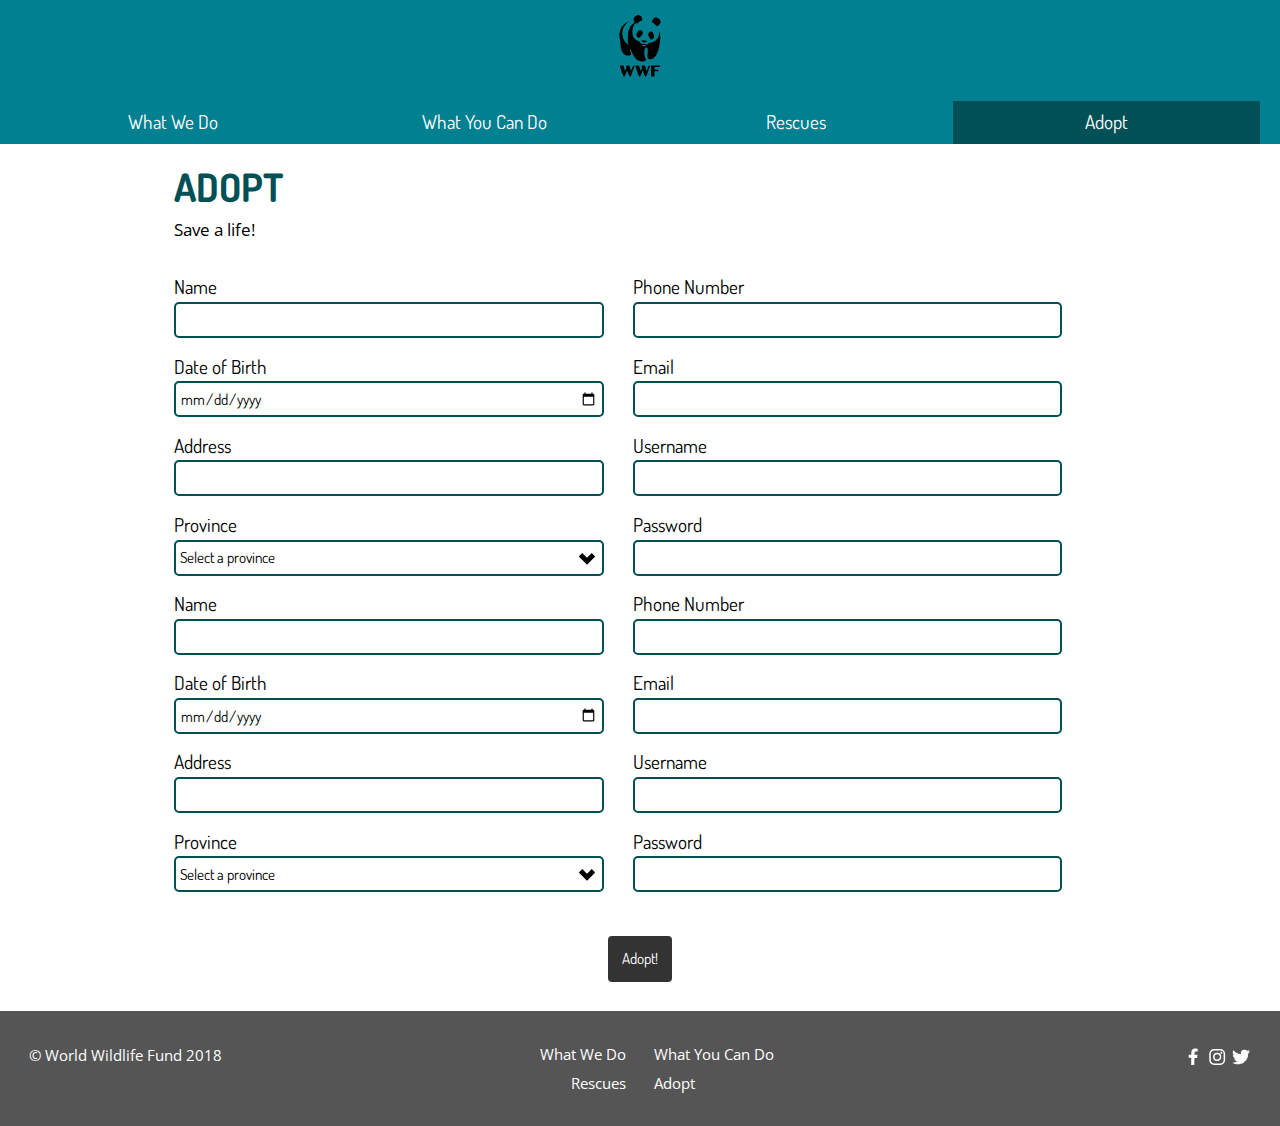
==== adopt.html @ 2cfa454d "Fix the page names" ====
<!DOCTYPE html>
<html lang="en-ca">
<head>
  <meta charset="utf-8">
  <title>Adopt</title>
  <meta name="viewport" content="width=device-width,initial-scale=1">
  <meta name="handheldfriendly" content="true">
  <meta name="mobileoptimized" content="240">
  <link href="css/modules.css" rel="stylesheet">
  <link href="css/grid.css" rel="stylesheet">
  <link href="css/type.css" rel="stylesheet">
  <link href="css/main.css" rel="stylesheet">
  <link href="https://fonts.googleapis.com/css?family=Dosis:700|Open+Sans" rel="stylesheet">
</head>
<body>

  <header>
    <div class="push-1-2 pad-t-1-2 text-center">
      <a href="index.html">
        <img class="i-64" src="images/wwf-logo.svg" alt="">
      </a>
    </div>
    <div>
      <nav>
        <ul class="list-group text-center push-0">
          <li><a class="pad-t-1-4 pad-b-1-4" href="index.html">What We Do</a></li>
          <li><a class="pad-t-1-4 pad-b-1-4" href="#">What You Can Do</a></li>
          <li><a class="pad-t-1-4 pad-b-1-4" href="rescues.html">Rescues</a></li>
          <li><a class="active pad-t-1-4 pad-b-1-4" href="adopt.html">Adopt</a></li>
        </ul>
      </nav>
    </div>
  </header>

  <main>
    <section class="central-2">
      <div class="gutter-1-2 pad-t-1-2">
        <h2 class="text-upper zetta push-0 caption">Adopt</h2>
        <p class="milli push-0">Save a life!</p>
      </div>
      <form method="POST" action="https://formspree.io/scha0209@algonquinlive.com">
        <fieldset class="island-1-2 spacegrid">
          <div class="grid">
            <div class=" unit [ xs-1 s-1 m-1-2 ]">
              <div class="pad-t-1-2">
                <label for="name">Name</label>
                <input class="micro" id="name" name="name">
              </div>
              <div class="pad-t-1-2">
                <label for="dob">Date of Birth</label>
                <input class="micro" id="dob" name="dob" type="date">
              </div>
              <div class="pad-t-1-2">
                <label for="address">Address</label>
                <input class="micro" id="address" name="address">
              </div>
              <div class="pad-t-1-2">
                <label for="province">Province</label>
                <select class="micro" id="province" name="province">
                  <option value="">Select a province</option>
                  <option>Alberta</option>
                  <option>British Columbia</option>
                  <option>Manitoba</option>
                  <option>New Brunswick</option>
                  <option>Newfoundland &amp; Labrador</option>
                  <option>Northwest Territories</option>
                  <option>Nova Scotia</option>
                  <option>Nunavut</option>
                  <option>Ontario</option>
                  <option>Prince Edward Island</option>
                  <option>Québec</option>
                  <option>Saskatchewan</option>
                  <option>Yukon</option>
                </select>
              </div>
              <div class="pad-t-1-2">
                <label for="name">Name</label>
                <input class="micro" id="name" name="name">
              </div>
              <div class="pad-t-1-2">
                <label for="dob">Date of Birth</label>
                <input class="micro" id="dob" name="dob" type="date">
              </div>
              <div class="pad-t-1-2">
                <label for="address">Address</label>
                <input class="micro" id="address" name="address">
              </div>
              <div class="pad-t-1-2">
                <label for="province">Province</label>
                <select class="micro" id="province" name="province">
                  <option value="">Select a province</option>
                  <option>Alberta</option>
                  <option>British Columbia</option>
                  <option>Manitoba</option>
                  <option>New Brunswick</option>
                  <option>Newfoundland &amp; Labrador</option>
                  <option>Northwest Territories</option>
                  <option>Nova Scotia</option>
                  <option>Nunavut</option>
                  <option>Ontario</option>
                  <option>Prince Edward Island</option>
                  <option>Québec</option>
                  <option>Saskatchewan</option>
                  <option>Yukon</option>
                </select>
              </div>
            </div>
            <div class=" unit [ xs-1 s-1 m-1-2 ]">
              <div class="pad-t-1-2">
                <label for="phone">Phone Number</label>
                <input class="micro" id="phone" name="phone" type="tel">
              </div>
              <div class="pad-t-1-2">
                <label for="email">Email</label>
                <input class="micro" id="email" name="email" type="email">
              </div>
              <div class="pad-t-1-2">
                <label for="username-2">Username</label>
                <input class="micro" id="username-2" name="username-2">
              </div>
              <div class="pad-t-1-2">
                <label for="password-2">Password</label>
                <input class="micro" id="password-2" name="password-2" type="password">
              </div>
              <div class="pad-t-1-2">
                <label for="phone">Phone Number</label>
                <input class="micro" id="phone" name="phone" type="tel">
              </div>
              <div class="pad-t-1-2">
                <label for="email">Email</label>
                <input class="micro" id="email" name="email" type="email">
              </div>
              <div class="pad-t-1-2">
                <label for="username-2">Username</label>
                <input class="micro" id="username-2" name="username-2">
              </div>
              <div class="pad-t-1-2">
                <label for="password-2">Password</label>
                <input class="micro" id="password-2" name="password-2" type="password">
              </div>
            </div>
          </div>
        </fieldset>
      </form>
      <div>
        <div class="push text-center">
          <button class="btn micro" type="submit">Adopt!</button>
        </div>
      </div>
    </section>
  </main>

  <footer class="island grid">
    <div class="unit xs-1 s-1 m-1-4">
      <p class="push-0"><small class="micro text-left">© World Wildlife Fund 2018</small></p>
    </div>
    <div class="unit xs-1 s-1 m-1-4 text-right">
      <ul class="list-group push-0 gutter-1-2">
        <li class="micro"><a href="index.html">What We Do</a></li>
        <li class="micro"><a href="rescues.html">Rescues</a></li>
      </ul>
    </div>
    <div class="unit xs-1 s-1 m-1-4 text-left">
      <ul class="list-group push-0 gutter-1-2">
        <li class="micro"><a href="#">What You Can Do</a></li>
        <li class="micro"><a href="adopt.html">Adopt</a></li>
      </ul>
    </div>
    <div class="unit xs-1 s-1 m-1-4">
      <ol class="list-group-inline push-0 text-right">
        <li>
          <i class="icon i-20">
            <a href="https://www.facebook.com/">
              <img class="social social-fb valign-middle" src="images/facebook-logo.svg" alt="facebook">
            </a>
          </i>
        </li>
        <li>
          <i class="icon i-20">
            <a href="https://instagram.com/">
              <img class="social valign-middle" src="images/instagram-logo.svg" alt="instagram">
            </a>
          </i>
        </li>
        <li>
          <i class="icon i-20">
            <a href="https://www.twitter.com/">
              <img class="social valign-middle" src="images/twitter-logo.svg" alt="twitter">
            </a>
          </i>
        </li>
      </ol>
    </div>
  </footer>

</body>
</html>
---- css/modules.css ----
/*
 * Modulifier || Code released under the UNLICENSE
 * Code under other copyrights & licenses listed below.
 * https://modulifier.web-dev.tools/#responsive;images;list-group;embed;media-object;icons;hidden;positioning;nice-lists;forms;buttons;accessibility;print
 */

@-moz-viewport { width: device-width; scale: 1; }
@-ms-viewport { width: device-width; scale: 1; }
@-o-viewport { width: device-width; scale: 1; }
@-webkit-viewport { width: device-width; scale: 1; }
@viewport { width: device-width; scale: 1; }

html {
  box-sizing: border-box;
  -moz-text-size-adjust: 100%;
  -ms-text-size-adjust: 100%;
  -webkit-text-size-adjust: 100%;
  text-size-adjust: 100%;
}

*, *::before, *::after {
  box-sizing: inherit;
}

body {
  margin: 0;
}

article,
aside,
details,
figcaption,
figure,
footer,
header,
main,
menu,
nav,
section,
summary {
  display: block;
}

audio,
canvas,
progress,
video {
  display: inline-block;
  vertical-align: baseline;
}

template {
  display: none;
}

details {
  cursor: pointer;
}

audio:not([controls]) {
  display: none;
  height: 0;
}

a,
area,
button,
input,
label,
select,
textarea,
[tabindex] {
  -ms-touch-action: manipulation;
  touch-action: manipulation;
}

img {
  border: 0;
}

.img-flex,
.img-flex img {
  display: block;
  width: 100%;
}

svg {
  fill: currentColor;
}

svg:not(:root) {
  overflow: hidden;
}

svg.img-flex {
  width: 100%;
  height: 100%;
}

.image-replacement, .ir {
  overflow: hidden;
  direction: ltr;
  text-align: left;
  text-indent: 100%;
  white-space: nowrap;
}

.list-group, .list-group-inline, .list-group--inline {
  padding-left: 0;
  list-style-type: none;
}

.list-group > dd {
  margin-left: 0;
}

.list-group-inline::before,
.list-group-inline::after,
.list-group--inline::before,
.list-group--inline::after {
  content: "";
  display: table;
}

.list-group-inline::after,
.list-group--inline::after {
  clear: both;
}

.list-group-inline > li,
.list-group--inline > li {
  display: inline-block;
}

.list-group-inline > dt,
.list-group--inline > dt {
  clear: left;
  float: left;
  width: 11em;
}

.list-group-inline > dd,
.list-group--inline > dd {
  float: left;
  min-width: 12em;
}

.embed {
  margin-left: 0;
  margin-right: 0;
  overflow: hidden;
  position: relative;
  width: 100%;
}

.embed-1by1, .embed--1by1 {
  padding-top: 100%; /* Square */
}

.embed-4by3, .embed--4by3 {
  padding-top: 75%; /* Traditional TV/computer screens */
}

.embed-iso216, .embed--iso216 {
  padding-top: 70.92%; /* A-standard paper sizes */
}

.embed-3by2, .embed--3by2 {
  padding-top: 66.6%; /* Classic 35 mm film & most digital photos, landscape */
}

.embed-2by3, .embed--2by3 {
  padding-top: 150%; /* Classic 35 mm film & most digital photos, portrait */
}

.embed-golden, .embed--golden {
  padding-top: 61.8%; /* The Golden Ratio */
}

.embed-16by9, .embed--16by9 {
  padding-top: 56.25%; /* HD TV */
}

.embed-185by100, .embed--185by100 {
  padding-top: 54.05%; /* Common widescreen cinema */
}

.embed-24by10, .embed--24by10 {
  padding-top: 41.667%; /* Widescreen cinema: 2.4:1 */
}

.embed-3by1, .embed--3by1 {
  padding-top: 33.3333%; /* Panorama photos */
}

.embed-4by1, .embed--4by1 {
  padding-top: 25%; /* Polyvision */
}

.embed-5by1, .embed--5by1 {
  padding-top: 20%; /* Really wide... */
}

.embed-item, .embed__item {
  min-height: 100%;
  left: 0;
  position: absolute;
  top: 0;
  width: 100%;
}

.media {
  overflow: hidden;
}

.media-img, .media__img {
  float: left;
}

.media-img-reversed, .media__img--reversed {
  float: right;
}

.media-img-stacked, .media__img--stacked {
  float: none;
}

.media-body, .media__body {
  overflow: hidden;
  min-width: 12em; /* Slightly less than 200px, responsiveness built in */
}

.icon {
  display: inline-block;
  position: relative;
  background: transparent none no-repeat center center;
  background-size: contain;
  vertical-align: middle;
}

.i-16, .i--16 {
  height: 16px;
  width: 16px;
}

.i-18, .i--18 {
  height: 18px;
  width: 18px;
}

.i-20, .i--20 {
  height: 20px;
  width: 20px;
}

.i-24, .i--24 {
  height: 24px;
  width: 24px;
}

.i-32, .i--32 {
  height: 32px;
  width: 32px;
}

.i-48, .i--48 {
  height: 48px;
  width: 48px;
}

.i-64, .i--64 {
  height: 64px;
  width: 64px;
}

.i-96, .i--96 {
  height: 96px;
  width: 96px;
}

.i-128, .i--128 {
  height: 128px;
  width: 128px;
}

.i-192, .i--192 {
  height: 192px;
  width: 192px;
}

.i-256, .i--256 {
  height: 256px;
  width: 256px;
}

.icon img,
.icon svg {
  left: 0;
  height: 100%;
  position: absolute;
  top: 0;
  width: 100%;
  fill: currentColor;
}

.icon-label {
  vertical-align: middle;
}

.icon-link,
.icon-link:focus,
.icon-link:hover {
  text-decoration: none;
}

[hidden], .hidden {
  /* stylelint-disable declaration-no-important */
  display: none !important;
  visibility: hidden !important;
  /* stylelint-enable */
}

.visually-hidden {
  height: 1px;
  margin: -1px;
  overflow: hidden;
  padding: 0;
  position: absolute;
  width: 1px;
  border: 0;
  clip: rect(0 0 0 0);
  clip-path: inset(50%);
}

.visually-hidden.focusable:active, .visually-hidden.focusable:focus {
  height: auto;
  margin: 0;
  overflow: visible;
  position: static;
  width: auto;
  clip: auto;
  clip-path: none;
}

.invisible {
  visibility: hidden;
}

.chop,
.crop {
  overflow: hidden;
}

.truncate {
  max-width: 100%;
  overflow: hidden;
  width: 100%;
  text-overflow: ellipsis;
  white-space: nowrap;
}

.scrollable {
  max-width: 100%;
  overflow-x: auto;
  overflow-y: hidden;
  -webkit-overflow-scrolling: touch;
}

.clearfix::after {
  content: " ";
  display: block;
  clear: both;
}

.left {
  float: left;
}

.right {
  float: right;
}

.center-text,
.center-flow {
  text-align: center;
}

.center-block {
  margin-left: auto;
  margin-right: auto;
}

.no-auto-margins,
.not-centered {
  /* stylelint-disable declaration-no-important */
  margin-left: 0 !important;
  margin-right: 0 !important;
  /* stylelint-enable */
}

.center-content,
.center-content-vertical,
.center-contents,
.center-contents-vertical {
  display: -webkit-flex;
  display: -ms-flexbox;
  display: flex;
  -webkit-justify-content: center;
  -ms-flex-pack: center;
  justify-content: center;
  -webkit-align-items: center;
  -ms-flex-align: center;
  align-items: center;
  -webkit-align-content: center;
  -ms-flex-line-pack: center;
  align-content: center;
  -webkit-flex-direction: column wrap;
  -ms-flex-direction: column wrap;
  flex-flow: column wrap;
}

.center-content-start,
.center-content-vertical-start,
.center-contents-start,
.center-contents-vertical-start {
  display: -webkit-flex;
  display: -ms-flexbox;
  display: flex;
  -webkit-justify-content: center;
  -ms-flex-pack: center;
  justify-content: center;
  -webkit-flex-direction: column wrap;
  -ms-flex-direction: column wrap;
  flex-flow: column wrap;
}

.center-content-horizontal,
.center-contents-horizontal {
  display: -webkit-flex;
  display: -ms-flexbox;
  display: flex;
  -webkit-justify-content: center;
  -ms-flex-pack: center;
  justify-content: center;
  -webkit-align-items: center;
  -ms-flex-align: center;
  align-items: center;
  -webkit-align-content: center;
  -ms-flex-line-pack: center;
  align-content: center;
  -webkit-flex-direction: row wrap;
  -ms-flex-direction: row wrap;
  flex-flow: row wrap;
}

.inline {
  display: inline;
}

.block {
  display: block;
}

.inline-block, .ib {
  display: inline-block;
}

.valign-top {
  vertical-align: top;
}

.valign-bottom {
  vertical-align: bottom;
}

.valign-middle {
  vertical-align: middle;
}

.fixed {
  position: fixed;
}

.relative {
  position: relative;
}

[class*="pin-"],
.absolute {
  position: absolute;
}

.static {
  position: static;
}

.zindex-1 {
  z-index: 1;
}

.zindex-2 {
  z-index: 2;
}

.zindex-3 {
  z-index: 3;
}

.zindex-1000 {
  z-index: 1000;
}

.pin-top-left,
.pin-left-top,
.pin-tl,
.pin-lt {
  top: 0;
  left: 0;
}

.pin-top-right,
.pin-right-top,
.pin-tr,
.pin-rt {
  top: 0;
  right: 0;
}

.pin-bottom-left,
.pin-left-bottom,
.pin-bl,
.pin-lb {
  bottom: 0;
  left: 0;
}

.pin-bottom-right,
.pin-right-bottom,
.pin-br,
.pin-rb {
  bottom: 0;
  right: 0;
}

.pin-top-center,
.pin-center-top,
.pin-tc,
.pin-ct {
  left: 50%;
  top: 0;
  transform: translateX(-50%);
}

.pin-bottom-center,
.pin-center-bottom,
.pin-bc,
.pin-cb {
  bottom: 0;
  left: 50%;
  transform: translateX(-50%);
}

.pin-center-left,
.pin-left-center,
.pin-cl,
.pin-lc {
  left: 0;
  top: 50%;
  transform: translateY(-50%);
}

.pin-center-right,
.pin-right-center,
.pin-cr,
.pin-rc {
  right: 0;
  top: 50%;
  transform: translateY(-50%);
}

.pin-center, .pin-c {
  left: 50%;
  top: 50%;
  transform: translate(-50%, -50%);
}

.width-quarter, .w-1-4 {
  width: 25%;
}

.width-half, .w-1-2 {
  width: 50%;
}

.width-full, .w-1 {
  width: 100%;
}

.height-quarter, .h-1-4 {
  height: 25%;
}

.height-half, .h-1-2 {
  height: 50%;
}

.height-full, .h-1 {
  height: 100%;
}

.height-win-quarter, .h-w-1-4 {
  height: 25vh;
  max-height: 46em;
}

.height-win-half, .h-w-1-2 {
  height: 50vh;
  max-height: 46em;
}

.height-win-full, .h-w-1 {
  height: 100vh;
  max-height: 46em;
}

ul {
  list-style-type: none;
}

ul > li::before {
  content: "·";
  float: left;
  margin-left: -1.6em;
  width: 1.3em;
  text-align: right;
}

ol {
  counter-reset: ol-simple-numbers;
  list-style-type: none;
}

ol > li::before {
  float: left;
  margin-left: -1.6em;
  width: 1.3em;
  counter-increment: ol-simple-numbers;
  content: counter(ol-simple-numbers);
  text-align: right;
}

.list-group > li::before,
.list-group-inline > li::before,
.list-group--inline > li::before {
  content: none;
}

/* stylelint-disable no-descending-specificity */

/*
 * (c) Nicolas Gallagher and Jonathan Neal of Normalize.css || MIT License
 *     https://necolas.github.io/normalize.css/
 */

button,
input,
optgroup,
select,
textarea {
  color: inherit;
  font: inherit;
  margin: 0;
}

button,
input {
  overflow: visible;
}

button,
select {
  text-transform: none;
}

button,
html [type="button"],
[type="reset"],
[type="submit"] {
  -webkit-appearance: button;
  cursor: pointer;
}

button[disabled],
html input[disabled] {
  cursor: default;
}

button::-moz-focus-inner,
input::-moz-focus-inner {
  border: 0;
  padding: 0;
}

[type="checkbox"],
[type="radio"] {
  opacity: 0;
  position: absolute;
  height: 1px;
  width: 1px;
}

[type="number"]::-webkit-inner-spin-button,
[type="number"]::-webkit-outer-spin-button {
  height: auto;
}

[type="search"]::-webkit-search-cancel-button,
[type="search"]::-webkit-search-decoration {
  -webkit-appearance: none;
}

fieldset {
  padding-left: 0;
  padding-right: 0;

  border: 0;
  border-top: 2px solid #666;
}

legend {
  color: inherit;
  display: table;
  max-width: 100%;
  padding: 0 .3em 0 0;
  white-space: normal;

  border: 0;

  font-weight: bold;
}

optgroup {
  font-weight: bold;
}

::-webkit-input-placeholder {
  color: inherit;
  opacity: .54;
}

::-webkit-file-upload-button {
  -webkit-appearance: button;
  font: inherit;
}

/* End Normalize.css code */

label,
.label-block {
  display: block;
  cursor: pointer;
}

[type="checkbox"] + label,
[type="radio"] + label,
.label-inline {
  display: inline-block;
}

input:not([type]),
[type="text"],
[type="number"],
[type="search"],
[type="url"],
[type="email"],
[type="password"],
[type="tel"],
[type="datetime-local"],
[type="month"],
[type="week"],
[type="date"],
[type="time"],
[type="range"],
select,
textarea {
  -moz-appearance: none;
  -webkit-appearance: none;
  appearance: none;
}

input,
textarea {
  display: block;
  width: 100%;

  background-color: #fff;
  border: 2px solid #666;
  border-radius: 0;

  vertical-align: middle;
}

label {
  vertical-align: middle;
}

textarea {
  max-width: 100%;
  min-height: 4em;
  overflow: auto;
}

[type="color"] {
  display: inline-block;
  width: 2em;
}

select {
  display: block;
  width: 100%;

  background-image: url("data:image/svg+xml,%3Csvg xmlns='http://www.w3.org/2000/svg' width='256' height='256' viewBox='0 0 256 256'%3E%3Cpath fill='none' stroke='%23000' stroke-miterlimit='10' stroke-width='70' d='M36.3 82.1l91.9 91.8 91.5-91.8'/%3E%3C/svg%3E");
  background-repeat: no-repeat;
  background-position: calc(100% - .4em) center;
  background-size: 18px auto;
  background-color: #fff;
  border: 2px solid #666;
  border-radius: 0;
}

[type="checkbox"] + label::before {
  content: " ";
  display: inline-block;
  height: 1.8em;
  margin-right: .3em;
  position: relative;
  vertical-align: middle;
  top: -.1em;
  width: 1.8em;

  background-color: #fff;
  background-size: cover;
  border: 2px solid #666;

  line-height: inherit;
}

[type="checkbox"]:checked + label::before {
  background-image: url("data:image/svg+xml,%3Csvg xmlns='http://www.w3.org/2000/svg' width='256' height='256' viewBox='0 0 256 256'%3E%3Cpath fill='none' stroke='%23000' stroke-miterlimit='10' stroke-width='50' d='M49.9 130.1l50.8 50.7L206.1 75.2'/%3E%3C/svg%3E");
}

[type="checkbox"]:focus + label::before {
  outline: 3px solid #000;
  z-index: 1000;
}

[type="radio"] + label::before {
  content: " ";
  display: inline-block;
  height: 1.8em;
  margin-right: .3em;
  position: relative;
  vertical-align: middle;
  top: -.1em;
  width: 1.8em;

  background-color: #fff;
  background-size: cover;
  border: 2px solid #666;
  border-radius: 50%;

  line-height: inherit;
}

[type="radio"]:checked + label::before {
  background-image: url("data:image/svg+xml,%3Csvg xmlns='http://www.w3.org/2000/svg' width='256' height='256' viewBox='0 0 256 256'%3E%3Ccircle cx='128' cy='128' r='70.4'/%3E%3C/svg%3E");
}

[type="radio"]:focus + label::before,
[type="radio"] + label:focus::before {
  box-shadow: 0 0 0 3px #000;
  z-index: 1000;
}

[type="range"] {
  border: 0;
  background-color: #fff;
}

[type="range"]::-webkit-slider-runnable-track {
  height: 6px;

  -webkit-appearance: none;
  appearance: none;
  background-color: #ccc;
  border: 0;
  border-radius: 3px;
}

[type="range"]:active::-webkit-slider-runnable-track {
  background-color: #ccc;
}

[type="range"]::-moz-range-track {
  height: 6px;

  -moz-appearance: none;
  appearance: none;
  background-color: #ccc;
  border: 0;
  border-radius: 3px;
}

[type="range"]:active::-moz-range-track {
  background-color: #ccc;
}

[type="range"]::-ms-track {
  height: 6px;

  -ms-appearance: none;
  appearance: none;
  background-color: #ccc;
  border: 0;
  border-radius: 3px;
}

[type="range"]:active::-ms-track {
  background-color: #ccc;
}

[type="range"]::-webkit-slider-thumb {
  margin-top: -4px;
  height: 16px;
  width: 16px;

  -webkit-appearance: none;
  appearance: none;
  background-color: #000;
  border: none;
  border-radius: 50%;
}

[type="range"]:hover::-webkit-slider-thumb {
  background-color: #000;
}

[type="range"]:active::-webkit-slider-thumb {
  background-color: #000;
}

[type="range"]::-moz-range-thumb {
  margin-top: -4px;
  height: 16px;
  width: 16px;

  -webkit-appearance: none;
  appearance: none;
  background-color: #000;
  border: none;
  border-radius: 50%;
}

[type="range"]:hover::-moz-range-thumb {
  background-color: #000;
}

[type="range"]:active::-moz-range-thumb {
  background-color: #000;
}

[type="range"]::-ms-thumb {
  margin-top: -4px;
  height: 16px;
  width: 16px;

  -webkit-appearance: none;
  appearance: none;
  background-color: #000;
  border: none;
  border-radius: 50%;
}

[type="range"]:hover::-ms-thumb {
  background-color: #000;
}

[type="range"]:active::-ms-thumb {
  background-color: #000;
}

[type="checkbox"].hide-custom-input + label::before,
[type="checkbox"] + .hide-custom-input::before,
[type="radio"].hide-custom-input + label::before,
[type="radio"] + .hide-custom-input::before {
  content: none;
  display: none;
}

/* stylelint-enable */

.link-box {
  display: block;
  text-decoration: none;
}

/* stylelint-disable no-descending-specificity */

button,
.btn {
  cursor: pointer;
  display: inline-block;
  margin: 0;
  overflow: visible;
  padding: .375em .75em .42em;
  -webkit-appearance: none;
  -moz-appearance: none;
  appearance: none;
  background-color: #333;
  border-radius: 4px;
  border: 3px solid #333;
  color: #fff;
  font: inherit;
  text-decoration: none;
  text-transform: none;
}

button::-moz-focus-inner {
  border: 0;
  padding: 0;
}

/* stylelint-enable */

button:focus,
button:hover,
.btn:focus,
.btn:hover {
  background-color: #000;
  border-color: #000;
  color: #fff;
}

button[disabled] {
  cursor: default;
}

.btn-light, .btn--light {
  background-color: #e2e2e2;
  border-color: #e2e2e2;
  color: #000;
}

.btn-light:focus,
.btn-light:hover,
.btn--light:focus,
.btn--light:hover {
  background-color: #666;
  border-color: #666;
  color: #fff;
}

.btn-ghost,
.btn--ghost {
  background-color: transparent;
  border-color: #333;
  color: #000;
}

.btn-ghost:focus,
.btn-ghost:hover,
.btn--ghost:focus,
.btn--ghost:hover {
  background-color: #e2e2e2;
  border-color: #000;
  color: #000;
}

.btn-link {
  display: inline;
  padding: 0;
  background-color: transparent;
  border-radius: 0;
  border: 0;
  color: inherit;
}

.btn-link:focus,
.btn-link:hover {
  background-color: transparent;
  color: inherit;
}

a:hover, a:active {
  outline: none;
}

a:focus,
[tabindex="0"]:focus,
details:focus,
summary:focus,
input:focus,
textarea:focus,
button:focus,
select:focus {
  outline: 3px solid #000;
  outline-offset: 0;
}

a:focus, [tabindex="0"]:focus {
  outline-offset: 3px;
}

.skip-links {
  margin: 0;
  padding: 0;
  list-style-type: none;
}

.skip-links > li::before {
  content: none; /* Remove the bullets if nice lists is selected */
}

.skip-links a,
.skip-links button {
  padding: .5em .75em;
  position: absolute;
  top: -10em;
  z-index: 10000; /* To make sure they're always on top */
  background-color: #000;
  border: 0;
  color: #fff;
  font-size: 1.125rem;
  font-weight: bold;
  text-decoration: none;
}

.skip-links a:focus,
.skip-links button:focus {
  outline-offset: 3px;
  top: 0;
}

[aria-busy="true"] {
  cursor: progress;
}

[aria-controls] {
  cursor: pointer;
}

[aria-disabled] {
  cursor: default;
}

.print-only {
  display: none;
  visibility: hidden;
}

.page-break-before {
  page-break-before: always;
}

.page-break-after {
  page-break-after: always;
}

.no-page-break-inside {
  page-break-inside: avoid;
}

@media print {

  /* stylelint-disable declaration-no-important */

  .no-print {
    display: none !important;
    visibility: hidden !important;
  }

  .print-only,
  .force-print {
    display: block !important;
    visibility: visible !important;
  }

  /* stylelint-enable */

  .visually-hidden.force-print {
    height: auto;
    margin: 0;
    overflow: visible;
    padding: 0;
    position: static;
    width: auto;
    border: 0;
    clip: initial;
    clip-path: none;
  }

  /*
   * (c) Fabien Sa || MIT License
   *     http://bafs.github.io/Gutenberg/
   */

  table,
  blockquote,
  pre,
  code,
  figure,
  li,
  hr,
  ul,
  ol,
  a,
  tr {
    page-break-inside: avoid;
  }

  h1, h2, h3, h4, h5, h6, p, a {
    orphans: 3;
    widows: 3;
  }

  h1,
  h2,
  h3,
  h4,
  h5,
  h6 {
    page-break-after: avoid;
    page-break-inside: avoid;
  }

  h1 + p,
  h2 + p,
  h3 + p,
  h4 + p,
  h5 + p,
  h6 + p {
    page-break-before: avoid;
  }

  img {
    page-break-after: auto;
    page-break-before: auto;
    page-break-inside: avoid;
  }

  /* stylelint-disable declaration-no-important */

  pre {
    white-space: pre-wrap !important;
    word-wrap: break-word;
  }

  /* stylelint-enable */

  /* End Gutenberg code */

  /*
   * (c) HTML5 Boilerplate || MIT License
   *     https://html5boilerplate.com/
   */

  /* stylelint-disable declaration-no-important */

  *, *::before, *::after, *::first-letter, *::first-line {
    background: none transparent !important;
    color: #000 !important;
    box-shadow: none !important;
    text-shadow: none !important;
  }

  /* stylelint-enable */

  a, a:visited {
    text-decoration: underline;
  }

  a[href]::after {
    content: " (" attr(href) ")";
  }

  abbr[title]::after {
    content: " (" attr(title) ")";
  }

  a[href^="#"]::after,
  a[href^="javascript:"]::after,
  a.no-print-href::after,
  a.href-no-print::after {
    content: "";
  }

  thead {
    display: table-header-group;
  }

  /* End HTML5 Boilerplate code */
}
---- css/grid.css ----
/*
  Gridifier || Code released under the UNLICENSE
  https://gridifier.web-dev.tools/#xs,4,0,0,0;s,4,25,0,0;m,4,38,1,1;l,4,60,1,1
*/

.grid {
  margin: 0;
  padding: 0;
  letter-spacing: -.31em;
  text-rendering: optimizeSpeed;
  display: -webkit-flex;
  display: -ms-flexbox;
  display: flex;
  -webkit-flex-flow: row wrap;
  -ms-flex-flow: row wrap;
  flex-flow: row wrap;
}

.grid-bottom {
  -webkit-align-items: flex-end;
  -ms-align-items: flex-end;
  align-items: flex-end;
}

.grid-middle {
  -webkit-align-items: center;
  -ms-align-items: center;
  align-items: center;
}

.grid-stretch {
  -webkit-align-items: stretch;
  -ms-align-items: stretch;
  align-items: stretch;
}

.opera-only :-o-prefocus,
.grid {
  word-spacing: -.43em;
}

.unit {
  letter-spacing: normal;
  text-rendering: auto;
  vertical-align: top;
  word-spacing: normal;
  display: inline-block;
  visibility: visible;
}

.grid-bottom .unit {
  vertical-align: bottom;
}

.grid-middle .unit {
  vertical-align: middle;
}

[class*="unit-push-"],
[class*="unit-pull-"] {
  position: relative;
}

.unit-content-distribute {
  display: -ms-flexbox;
  display: -webkit-flex;
  display: flex;
  -ms-flex-direction: column;
  -webkit-flex-direction: column;
  flex-direction: column;
  -ms-flex-pack: justify;
  -webkit-justify-content: space-between;
  justify-content: space-between;
}

.unit-content-center,
.unit-content-center-vertical {
  display: -webkit-flex;
  display: -ms-flexbox;
  display: flex;
  -webkit-justify-content: center;
  -ms-flex-pack: center;
  justify-content: center;
  -webkit-align-items: center;
  -ms-flex-align: center;
  align-items: center;
  -webkit-align-content: center;
  -ms-flex-line-pack: center;
  align-content: center;
  -webkit-flex-direction: column wrap;
  -ms-flex-direction: column wrap;
  flex-flow: column wrap;
}

.unit-content-center-horizontal {
  display: -webkit-flex;
  display: -ms-flexbox;
  display: flex;
  -webkit-justify-content: center;
  -ms-flex-pack: center;
  justify-content: center;
  -webkit-align-items: center;
  -ms-flex-align: center;
  align-items: center;
  -webkit-align-content: center;
  -ms-flex-line-pack: center;
  align-content: center;
  -webkit-flex-direction: row wrap;
  -ms-flex-direction: row wrap;
  flex-flow: row wrap;
}

.content-fill,
.content-stretch {
  -ms-flex-grow: 2;
  -webkit-flex-grow: 2;
  flex-grow: 2;
  max-width: 100%; /* @bugfix: IE 10, 11 */
}

.content-shrink {
  -ms-align-self: center;
  -webkit-align-self: center;
  align-self: center;
}

.unit-xs-hidden,
.xs-0 {
  display: none;
  visibility: hidden;
}

.unit-xs-centered {
  margin: 0 auto;
}

.unit-xs-1,
.xs-1 {
  display: block;
  visibility: visible;
  width: 100%;
}

.unit-xs-1-2,
.xs-1-2 {
  width: 50%;
}

.unit-xs-1-3,
.xs-1-3 {
  width: 33.3333%;
}

.unit-xs-2-3,
.xs-2-3 {
  width: 66.6667%;
}

.unit-xs-1-4,
.xs-1-4 {
  width: 25%;
}

.unit-xs-3-4,
.xs-3-4 {
  width: 75%;
}

.unit-xs-1-2,
.xs-1-2,
.unit-xs-1-3,
.xs-1-3,
.unit-xs-2-3,
.xs-2-3,
.unit-xs-1-4,
.xs-1-4,
.unit-xs-3-4,
.xs-3-4 {
  display: inline-block;
  visibility: visible;
}

.unit-xs-1-2[class*="-content-"],
.xs-1-2[class*="-content-"],
.unit-xs-1-3[class*="-content-"],
.xs-1-3[class*="-content-"],
.unit-xs-2-3[class*="-content-"],
.xs-2-3[class*="-content-"],
.unit-xs-1-4[class*="-content-"],
.xs-1-4[class*="-content-"],
.unit-xs-3-4[class*="-content-"],
.xs-3-4[class*="-content-"] {
  display: -webkit-flex;
  display: -ms-flexbox;
  display: flex;
}

.unit-xs-content-distribute,
.xs-content-distribute {
  display: -ms-flexbox;
  display: -webkit-flex;
  display: flex;
  -ms-flex-direction: column;
  -webkit-flex-direction: column;
  flex-direction: column;
  -ms-flex-pack: justify;
  -webkit-justify-content: space-between;
  justify-content: space-between;
}

.unit-xs-content-center,
.unit-xs-content-center-vertical {
  display: -webkit-flex;
  display: -ms-flexbox;
  display: flex;
  -webkit-justify-content: center;
  -ms-flex-pack: center;
  justify-content: center;
  -webkit-align-items: center;
  -ms-flex-align: center;
  align-items: center;
  -webkit-align-content: center;
  -ms-flex-line-pack: center;
  align-content: center;
  -webkit-flex-direction: column wrap;
  -ms-flex-direction: column wrap;
  flex-flow: column wrap;
}

.unit-xs-content-center-horizontal {
  display: -webkit-flex;
  display: -ms-flexbox;
  display: flex;
  -webkit-justify-content: center;
  -ms-flex-pack: center;
  justify-content: center;
  -webkit-align-items: center;
  -ms-flex-align: center;
  align-items: center;
  -webkit-align-content: center;
  -ms-flex-line-pack: center;
  align-content: center;
  -webkit-flex-direction: row wrap;
  -ms-flex-direction: row wrap;
  flex-flow: row wrap;
}

.xs-content-fill,
.xs-content-stretch {
  -ms-flex-grow: 2;
  -webkit-flex-grow: 2;
  flex-grow: 2;
  max-width: 100%; /* @bugfix: IE 10, 11 */
}

.xs-content-shrink {
  -ms-align-self: center;
  -webkit-align-self: center;
  align-self: center;
}

@media only screen and (min-width: 25em) {

  .unit-s-hidden,
  .s-0 {
    display: none;
    visibility: hidden;
  }

  .unit-s-centered {
    margin: 0 auto;
  }

  .unit-s-1,
  .s-1 {
    display: block;
    visibility: visible;
    width: 100%;
  }

  .unit-s-1-2,
  .s-1-2 {
    width: 50%;
  }

  .unit-s-1-3,
  .s-1-3 {
    width: 33.3333%;
  }

  .unit-s-2-3,
  .s-2-3 {
    width: 66.6667%;
  }

  .unit-s-1-4,
  .s-1-4 {
    width: 25%;
  }

  .unit-s-3-4,
  .s-3-4 {
    width: 75%;
  }

  .unit-s-1-2,
  .s-1-2,
  .unit-s-1-3,
  .s-1-3,
  .unit-s-2-3,
  .s-2-3,
  .unit-s-1-4,
  .s-1-4,
  .unit-s-3-4,
  .s-3-4 {
    display: inline-block;
    visibility: visible;
  }

  .unit-s-1-2[class*="-content-"],
  .s-1-2[class*="-content-"],
  .unit-s-1-3[class*="-content-"],
  .s-1-3[class*="-content-"],
  .unit-s-2-3[class*="-content-"],
  .s-2-3[class*="-content-"],
  .unit-s-1-4[class*="-content-"],
  .s-1-4[class*="-content-"],
  .unit-s-3-4[class*="-content-"],
  .s-3-4[class*="-content-"] {
    display: -webkit-flex;
    display: -ms-flexbox;
    display: flex;
  }

  .unit-s-content-distribute,
  .s-content-distribute {
    display: -ms-flexbox;
    display: -webkit-flex;
    display: flex;
    -ms-flex-direction: column;
    -webkit-flex-direction: column;
    flex-direction: column;
    -ms-flex-pack: justify;
    -webkit-justify-content: space-between;
    justify-content: space-between;
  }

  .unit-s-content-center,
  .unit-s-content-center-vertical {
    display: -webkit-flex;
    display: -ms-flexbox;
    display: flex;
    -webkit-justify-content: center;
    -ms-flex-pack: center;
    justify-content: center;
    -webkit-align-items: center;
    -ms-flex-align: center;
    align-items: center;
    -webkit-align-content: center;
    -ms-flex-line-pack: center;
    align-content: center;
    -webkit-flex-direction: column wrap;
    -ms-flex-direction: column wrap;
    flex-flow: column wrap;
  }

  .unit-s-content-center-horizontal {
    display: -webkit-flex;
    display: -ms-flexbox;
    display: flex;
    -webkit-justify-content: center;
    -ms-flex-pack: center;
    justify-content: center;
    -webkit-align-items: center;
    -ms-flex-align: center;
    align-items: center;
    -webkit-align-content: center;
    -ms-flex-line-pack: center;
    align-content: center;
    -webkit-flex-direction: row wrap;
    -ms-flex-direction: row wrap;
    flex-flow: row wrap;
  }

  .s-content-fill,
  .s-content-stretch {
    -ms-flex-grow: 2;
    -webkit-flex-grow: 2;
    flex-grow: 2;
    max-width: 100%; /* @bugfix: IE 10, 11 */
  }

  .s-content-shrink {
    -ms-align-self: center;
    -webkit-align-self: center;
    align-self: center;
  }

}

@media only screen and (min-width: 38em) {

  .unit-m-hidden,
  .m-0 {
    display: none;
    visibility: hidden;
  }

  .unit-m-centered {
    margin: 0 auto;
  }

  .unit-m-1,
  .m-1 {
    display: block;
    visibility: visible;
    width: 100%;
  }

  .unit-offset-m-0 {
    margin-left: 0;
  }

  .unit-push-m-0,
  .unit-pull-m-0 {
    left: 0;
  }

  .unit-m-1-2,
  .m-1-2 {
    width: 50%;
  }

  .unit-offset-m-1-2 {
    margin-left: 50%;
  }

  .unit-push-m-1-2 {
    left: 50%;
  }

  .unit-pull-m-1-2 {
    left: -50%;
  }

  .unit-m-1-3,
  .m-1-3 {
    width: 33.3333%;
  }

  .unit-offset-m-1-3 {
    margin-left: 33.3333%;
  }

  .unit-push-m-1-3 {
    left: 33.3333%;
  }

  .unit-pull-m-1-3 {
    left: -33.3333%;
  }

  .unit-m-2-3,
  .m-2-3 {
    width: 66.6667%;
  }

  .unit-offset-m-2-3 {
    margin-left: 66.6667%;
  }

  .unit-push-m-2-3 {
    left: 66.6667%;
  }

  .unit-pull-m-2-3 {
    left: -66.6667%;
  }

  .unit-m-1-4,
  .m-1-4 {
    width: 25%;
  }

  .unit-offset-m-1-4 {
    margin-left: 25%;
  }

  .unit-push-m-1-4 {
    left: 25%;
  }

  .unit-pull-m-1-4 {
    left: -25%;
  }

  .unit-m-3-4,
  .m-3-4 {
    width: 75%;
  }

  .unit-offset-m-3-4 {
    margin-left: 75%;
  }

  .unit-push-m-3-4 {
    left: 75%;
  }

  .unit-pull-m-3-4 {
    left: -75%;
  }

  .unit-m-1-2,
  .m-1-2,
  .unit-m-1-3,
  .m-1-3,
  .unit-m-2-3,
  .m-2-3,
  .unit-m-1-4,
  .m-1-4,
  .unit-m-3-4,
  .m-3-4 {
    display: inline-block;
    visibility: visible;
  }

  .unit-m-1-2[class*="-content-"],
  .m-1-2[class*="-content-"],
  .unit-m-1-3[class*="-content-"],
  .m-1-3[class*="-content-"],
  .unit-m-2-3[class*="-content-"],
  .m-2-3[class*="-content-"],
  .unit-m-1-4[class*="-content-"],
  .m-1-4[class*="-content-"],
  .unit-m-3-4[class*="-content-"],
  .m-3-4[class*="-content-"] {
    display: -webkit-flex;
    display: -ms-flexbox;
    display: flex;
  }

  .unit-m-content-distribute,
  .m-content-distribute {
    display: -ms-flexbox;
    display: -webkit-flex;
    display: flex;
    -ms-flex-direction: column;
    -webkit-flex-direction: column;
    flex-direction: column;
    -ms-flex-pack: justify;
    -webkit-justify-content: space-between;
    justify-content: space-between;
  }

  .unit-m-content-center,
  .unit-m-content-center-vertical {
    display: -webkit-flex;
    display: -ms-flexbox;
    display: flex;
    -webkit-justify-content: center;
    -ms-flex-pack: center;
    justify-content: center;
    -webkit-align-items: center;
    -ms-flex-align: center;
    align-items: center;
    -webkit-align-content: center;
    -ms-flex-line-pack: center;
    align-content: center;
    -webkit-flex-direction: column wrap;
    -ms-flex-direction: column wrap;
    flex-flow: column wrap;
  }

  .unit-m-content-center-horizontal {
    display: -webkit-flex;
    display: -ms-flexbox;
    display: flex;
    -webkit-justify-content: center;
    -ms-flex-pack: center;
    justify-content: center;
    -webkit-align-items: center;
    -ms-flex-align: center;
    align-items: center;
    -webkit-align-content: center;
    -ms-flex-line-pack: center;
    align-content: center;
    -webkit-flex-direction: row wrap;
    -ms-flex-direction: row wrap;
    flex-flow: row wrap;
  }

  .m-content-fill,
  .m-content-stretch {
    -ms-flex-grow: 2;
    -webkit-flex-grow: 2;
    flex-grow: 2;
    max-width: 100%; /* @bugfix: IE 10, 11 */
  }

  .m-content-shrink {
    -ms-align-self: center;
    -webkit-align-self: center;
    align-self: center;
  }

}

@media only screen and (min-width: 60em) {

  .unit-l-hidden,
  .l-0 {
    display: none;
    visibility: hidden;
  }

  .unit-l-centered {
    margin: 0 auto;
  }

  .unit-l-1,
  .l-1 {
    display: block;
    visibility: visible;
    width: 100%;
  }

  .unit-offset-l-0 {
    margin-left: 0;
  }

  .unit-push-l-0,
  .unit-pull-l-0 {
    left: 0;
  }

  .unit-l-1-2,
  .l-1-2 {
    width: 50%;
  }

  .unit-offset-l-1-2 {
    margin-left: 50%;
  }

  .unit-push-l-1-2 {
    left: 50%;
  }

  .unit-pull-l-1-2 {
    left: -50%;
  }

  .unit-l-1-3,
  .l-1-3 {
    width: 33.3333%;
  }

  .unit-offset-l-1-3 {
    margin-left: 33.3333%;
  }

  .unit-push-l-1-3 {
    left: 33.3333%;
  }

  .unit-pull-l-1-3 {
    left: -33.3333%;
  }

  .unit-l-2-3,
  .l-2-3 {
    width: 66.6667%;
  }

  .unit-offset-l-2-3 {
    margin-left: 66.6667%;
  }

  .unit-push-l-2-3 {
    left: 66.6667%;
  }

  .unit-pull-l-2-3 {
    left: -66.6667%;
  }

  .unit-l-1-4,
  .l-1-4 {
    width: 25%;
  }

  .unit-offset-l-1-4 {
    margin-left: 25%;
  }

  .unit-push-l-1-4 {
    left: 25%;
  }

  .unit-pull-l-1-4 {
    left: -25%;
  }

  .unit-l-3-4,
  .l-3-4 {
    width: 75%;
  }

  .unit-offset-l-3-4 {
    margin-left: 75%;
  }

  .unit-push-l-3-4 {
    left: 75%;
  }

  .unit-pull-l-3-4 {
    left: -75%;
  }

  .unit-l-1-2,
  .l-1-2,
  .unit-l-1-3,
  .l-1-3,
  .unit-l-2-3,
  .l-2-3,
  .unit-l-1-4,
  .l-1-4,
  .unit-l-3-4,
  .l-3-4 {
    display: inline-block;
    visibility: visible;
  }

  .unit-l-1-2[class*="-content-"],
  .l-1-2[class*="-content-"],
  .unit-l-1-3[class*="-content-"],
  .l-1-3[class*="-content-"],
  .unit-l-2-3[class*="-content-"],
  .l-2-3[class*="-content-"],
  .unit-l-1-4[class*="-content-"],
  .l-1-4[class*="-content-"],
  .unit-l-3-4[class*="-content-"],
  .l-3-4[class*="-content-"] {
    display: -webkit-flex;
    display: -ms-flexbox;
    display: flex;
  }

  .unit-l-content-distribute,
  .l-content-distribute {
    display: -ms-flexbox;
    display: -webkit-flex;
    display: flex;
    -ms-flex-direction: column;
    -webkit-flex-direction: column;
    flex-direction: column;
    -ms-flex-pack: justify;
    -webkit-justify-content: space-between;
    justify-content: space-between;
  }

  .unit-l-content-center,
  .unit-l-content-center-vertical {
    display: -webkit-flex;
    display: -ms-flexbox;
    display: flex;
    -webkit-justify-content: center;
    -ms-flex-pack: center;
    justify-content: center;
    -webkit-align-items: center;
    -ms-flex-align: center;
    align-items: center;
    -webkit-align-content: center;
    -ms-flex-line-pack: center;
    align-content: center;
    -webkit-flex-direction: column wrap;
    -ms-flex-direction: column wrap;
    flex-flow: column wrap;
  }

  .unit-l-content-center-horizontal {
    display: -webkit-flex;
    display: -ms-flexbox;
    display: flex;
    -webkit-justify-content: center;
    -ms-flex-pack: center;
    justify-content: center;
    -webkit-align-items: center;
    -ms-flex-align: center;
    align-items: center;
    -webkit-align-content: center;
    -ms-flex-line-pack: center;
    align-content: center;
    -webkit-flex-direction: row wrap;
    -ms-flex-direction: row wrap;
    flex-flow: row wrap;
  }

  .l-content-fill,
  .l-content-stretch {
    -ms-flex-grow: 2;
    -webkit-flex-grow: 2;
    flex-grow: 2;
    max-width: 100%; /* @bugfix: IE 10, 11 */
  }

  .l-content-shrink {
    -ms-align-self: center;
    -webkit-align-self: center;
    align-self: center;
  }

}
---- css/type.css ----
/*
  Typografier || Code released under the UNLICENSE
  https://typografier.web-dev.tools/#0,100,1.3,1.067,0;38,110,1.4,1.125,1;60,120,1.5,1.125,1;90,130,1.5,1.125,1
*/

html {
  font-size: 100%;
  line-height: 1.3;
}

a {
  background-color: transparent;
  -webkit-text-decoration-skip: objects;
}

sub,
sup {
  font-size: 75%;
  line-height: 1px;
  position: relative;
  vertical-align: baseline;
}

sup {
  top: -.5em;
}

sub {
  bottom: -.25em;
}

pre,
code,
kbd,
samp {
  font-size: 100%;
}

abbr[title] {
  border-bottom: none;
  text-decoration: underline;
  text-decoration: underline dotted;
}

b,
strong {
  font-weight: bold;
}

dfn,
caption {
  font-style: italic;
}

hr {
  border: 0;
  border-top: 2px solid #000;
  height: 0;
}

table {
  border-collapse: collapse;
  border-spacing: 0;
  width: 100%;
  table-layout: fixed;
}

caption {
  text-align: left;
}

th,
td {
  border-bottom: 1px solid #000;
  text-align: left;
  vertical-align: top;
}

thead th {
  vertical-align: bottom;

  border-bottom-width: 2px;
}

.text-left {
  text-align: left;
}

.text-right {
  text-align: right;
}

.text-center {
  text-align: center;
}

.normal {
  font-weight: normal;
  font-style: normal;
}

.not-bold {
  font-weight: normal;
}

.not-italic {
  font-style: normal;
}

.bold {
  font-weight: bold;
}

.italic {
  font-style: italic;
}

.text-upper {
  text-transform: uppercase;
}

.text-lower {
  text-transform: lowercase;
}

.wrapper {
  margin-left: auto;
  margin-right: auto;
  max-width: 52em;
  width: 100%;
}

.wrapper-no-center {
  max-width: 52em;
  width: 100%;
}

.max-length {
  margin-left: auto;
  margin-right: auto;
  max-width: 36em;
  width: 100%;
}

.max-length-no-center {
  max-width: 36em;
  width: 100%;
}

h1,
h2,
h3,
h4,
h5,
h6,
p,
ul,
ol,
dl,
dd,
figure,
blockquote,
details,
hr,
fieldset,
pre,
table,
caption {
  margin: 0 0 1.3rem;
}

.tenamega {
  font-size: 2.0408rem;
  line-height: 2.925rem;
}

.tenakilo {
  font-size: 1.9127rem;
  line-height: 2.6rem;
}

.tena {
  font-size: 1.7926rem;
  line-height: 2.6rem;
}

.nina {
  font-size: 1.68rem;
  line-height: 2.275rem;
}

.yotta {
  font-size: 1.5745rem;
  line-height: 2.275rem;
}

.zetta {
  font-size: 1.4757rem;
  line-height: 1.95rem;
}

h1,
.exa {
  font-size: 1.383rem;
  line-height: 1.95rem;
}

h2,
.peta {
  font-size: 1.2962rem;
  line-height: 1.95rem;
}

h3,
.tera {
  font-size: 1.2148rem;
  line-height: 1.625rem;
}

h4,
.giga {
  font-size: 1.1385rem;
  line-height: 1.625rem;
}

h5,
.mega {
  font-size: 1.067rem;
  line-height: 1.625rem;
}

h6,
.kilo,
input,
textarea {
  font-size: 1rem;
  line-height: 1.3rem;
}

small,
.milli {
  font-size: .9372rem;
  line-height: 1.3rem;
}

.micro {
  font-size: .8784rem;
  line-height: 1.3rem;
}

ul {
  padding-left: 1em;
}

ol {
  padding-left: 1.6em;
}

input,
option,
select {
  height: calc(1.3rem + .1625rem + .1625rem);
}

[type="color"] {
  width: calc(1.3rem + .1625rem + .1625rem);
}

[type="checkbox"],
[type="radio"] {
  display: inline-block;
  height: auto;
}

.push {
  margin-bottom: 1.3rem;
}

.push-none,
.push-0 {
  margin-bottom: 0;
}

.push-double,
.push-2 {
  margin-bottom: 2.6rem;
}

.push-half,
.push-1-2 {
  margin-bottom: .65rem;
}

.push-quarter,
.push-1-4 {
  margin-bottom: .325rem;
}

.push-eighth,
.push-1-8 {
  margin-bottom: .1625rem;
}

.push-right-eighth,
.push-r-1-8 {
  margin-right: .1625rem;
}

.push-right-quarter,
.push-r-1-4 {
  margin-right: .325rem;
}

.push-right-half,
.push-r-1-2 {
  margin-right: .65rem;
}

.push-right,
.push-r {
  margin-right: 1.3rem;
}

.pad-top,
.pad-t {
  padding-top: 1.3rem;
}

.pad-bottom,
.pad-b {
  padding-bottom: 1.3rem;
}

.pad-top-double,
.pad-t-2 {
  padding-top: 2.6rem;
}

.pad-bottom-double,
.pad-b-2 {
  padding-bottom: 2.6rem;
}

.pad-top-half,
.pad-t-1-2 {
  padding-top: .65rem;
}

.pad-bottom-half,
.pad-b-1-2 {
  padding-bottom: .65rem;
}

.pad-top-quarter,
.pad-t-1-4 {
  padding-top: .325rem;
}

.pad-bottom-quarter,
.pad-b-1-4 {
  padding-bottom: .325rem;
}

.pad-top-eighth,
.pad-t-1-8 {
  padding-top: .1625rem;
}

.pad-bottom-eighth,
.pad-b-1-8 {
  padding-bottom: .1625rem;
}

.island {
  padding: 1.3rem;
}

.island-double,
.island-2 {
  padding: 2.6rem;
}

.island-half,
.island-1-2 {
  padding: .65rem;
}

.island-quarter,
.island-1-4,
td,
table th {
  padding: .325rem;
}

.island-eighth,
.island-1-8,
input:not([type="checkbox"]),
input:not([type="radio"]),
textarea {
  padding: .1625rem;
}

.gutter {
  padding-left: 1.3rem;
  padding-right: 1.3rem;
}

.gutter-double,
.gutter-2 {
  padding-left: 2.6rem;
  padding-right: 2.6rem;
}

.gutter-half,
.gutter-1-2 {
  padding-left: .65rem;
  padding-right: .65rem;
}

.gutter-quarter,
.gutter-1-4,
caption {
  padding-left: .325rem;
  padding-right: .325rem;
}

.gutter-eighth,
.gutter-1-8 {
  padding-left: .1625rem;
  padding-right: .1625rem;
}

select {
  padding: 0 .1625rem;
}

fieldset {
  padding: .325rem 0;

  border: 0;
  border-top: 2px solid #000;
}

legend {
  padding-right: .325rem;
}

@media only screen and (min-width: 38em) {

  html {
    font-size: 110%;
    line-height: 1.4;
  }

  h1,
  h2,
  h3,
  h4,
  h5,
  h6,
  p,
  ul,
  ol,
  dl,
  dd,
  figure,
  blockquote,
  details,
  hr,
  fieldset,
  pre,
  table,
  caption {
    margin: 0 0 1.4rem;
  }

  .tenamega {
    font-size: 3.6532rem;
    line-height: 4.9rem;
  }

  .tenakilo {
    font-size: 3.2473rem;
    line-height: 4.55rem;
  }

  .tena {
    font-size: 2.8865rem;
    line-height: 3.85rem;
  }

  .nina {
    font-size: 2.5658rem;
    line-height: 3.5rem;
  }

  .yotta {
    font-size: 2.2807rem;
    line-height: 3.15rem;
  }

  .zetta {
    font-size: 2.0273rem;
    line-height: 2.8rem;
  }

  h1,
  .exa {
    font-size: 1.802rem;
    line-height: 2.45rem;
  }

  h2,
  .peta {
    font-size: 1.6018rem;
    line-height: 2.1rem;
  }

  h3,
  .tera {
    font-size: 1.4238rem;
    line-height: 2.1rem;
  }

  h4,
  .giga {
    font-size: 1.2656rem;
    line-height: 1.75rem;
  }

  h5,
  .mega {
    font-size: 1.125rem;
    line-height: 1.75rem;
  }

  h6,
  .kilo,
  input,
  textarea {
    font-size: 1rem;
    line-height: 1.4rem;
  }

  small,
  .milli {
    font-size: .8889rem;
    line-height: 1.4rem;
  }

  .micro {
    font-size: .7901rem;
    line-height: 1.4rem;
  }

  ul,
  ol {
    padding-left: 0;
  }

  ul ul,
  ol ul {
    padding-left: 1em;
  }

  ol ol,
  ul ol {
    padding-left: 1.6em;
  }

  .hang-punc {
    float: left;
    margin-left: -1.4em;
    text-align: right;
    width: 1.3em;
  }

  table {
    margin-left: -.35rem;
    margin-right: -.35rem;
    width: calc(100% + .35rem + .35rem);
  }

  input,
  option,
  select {
    height: calc(1.4rem + .175rem + .175rem);
  }

  [type="color"] {
    width: calc(1.4rem + .175rem + .175rem);
  }

  [type="checkbox"],
  [type="radio"] {
    display: inline-block;
    height: auto;
  }

  .push {
    margin-bottom: 1.4rem;
  }

  .push-none,
  .push-0 {
    margin-bottom: 0;
  }

  .push-double,
  .push-2 {
    margin-bottom: 2.8rem;
  }

  .push-half,
  .push-1-2 {
    margin-bottom: .7rem;
  }

  .push-quarter,
  .push-1-4 {
    margin-bottom: .35rem;
  }

  .push-eighth,
  .push-1-8 {
    margin-bottom: .175rem;
  }

  .push-right-eighth,
  .push-r-1-8 {
    margin-right: .175rem;
  }

  .push-right-quarter,
  .push-r-1-4 {
    margin-right: .35rem;
  }

  .push-right-half,
  .push-r-1-2 {
    margin-right: .7rem;
  }

  .push-right,
  .push-r {
    margin-right: 1.4rem;
  }

  .pad-top,
  .pad-t {
    padding-top: 1.4rem;
  }

  .pad-bottom,
  .pad-b {
    padding-bottom: 1.4rem;
  }

  .pad-top-double,
  .pad-t-2 {
    padding-top: 2.8rem;
  }

  .pad-bottom-double,
  .pad-b-2 {
    padding-bottom: 2.8rem;
  }

  .pad-top-half,
  .pad-t-1-2 {
    padding-top: .7rem;
  }

  .pad-bottom-half,
  .pad-b-1-2 {
    padding-bottom: .7rem;
  }

  .pad-top-quarter,
  .pad-t-1-4 {
    padding-top: .35rem;
  }

  .pad-bottom-quarter,
  .pad-b-1-4 {
    padding-bottom: .35rem;
  }

  .pad-top-eighth,
  .pad-t-1-8 {
    padding-top: .175rem;
  }

  .pad-bottom-eighth,
  .pad-b-1-8 {
    padding-bottom: .175rem;
  }

  .island {
    padding: 1.4rem;
  }

  .island-double,
  .island-2 {
    padding: 2.8rem;
  }

  .island-half,
  .island-1-2 {
    padding: .7rem;
  }

  .island-quarter,
  .island-1-4,
  td,
  table th {
    padding: .35rem;
  }

  .island-eighth,
  .island-1-8,
  input:not([type="checkbox"]),
  input:not([type="radio"]),
  textarea {
    padding: .175rem;
  }

  .gutter {
    padding-left: 1.4rem;
    padding-right: 1.4rem;
  }

  .gutter-double,
  .gutter-2 {
    padding-left: 2.8rem;
    padding-right: 2.8rem;
  }

  .gutter-half,
  .gutter-1-2 {
    padding-left: .7rem;
    padding-right: .7rem;
  }

  .gutter-quarter,
  .gutter-1-4,
  caption {
    padding-left: .35rem;
    padding-right: .35rem;
  }

  .gutter-eighth,
  .gutter-1-8 {
    padding-left: .175rem;
    padding-right: .175rem;
  }

  select {
    padding: 0 .175rem;
  }

  fieldset {
    padding: .35rem 0;

    border: 0;
    border-top: 2px solid #000;
  }

  legend {
    padding-right: .35rem;
  }

}

@media only screen and (min-width: 60em) {

  html {
    font-size: 120%;
    line-height: 1.5;
  }

  h1,
  h2,
  h3,
  h4,
  h5,
  h6,
  p,
  ul,
  ol,
  dl,
  dd,
  figure,
  blockquote,
  details,
  hr,
  fieldset,
  pre,
  table,
  caption {
    margin: 0 0 1.5rem;
  }

  .tenamega {
    font-size: 3.6532rem;
    line-height: 4.875rem;
  }

  .tenakilo {
    font-size: 3.2473rem;
    line-height: 4.5rem;
  }

  .tena {
    font-size: 2.8865rem;
    line-height: 4.125rem;
  }

  .nina {
    font-size: 2.5658rem;
    line-height: 3.375rem;
  }

  .yotta {
    font-size: 2.2807rem;
    line-height: 3rem;
  }

  .zetta {
    font-size: 2.0273rem;
    line-height: 3rem;
  }

  h1,
  .exa {
    font-size: 1.802rem;
    line-height: 2.625rem;
  }

  h2,
  .peta {
    font-size: 1.6018rem;
    line-height: 2.25rem;
  }

  h3,
  .tera {
    font-size: 1.4238rem;
    line-height: 1.875rem;
  }

  h4,
  .giga {
    font-size: 1.2656rem;
    line-height: 1.875rem;
  }

  h5,
  .mega {
    font-size: 1.125rem;
    line-height: 1.5rem;
  }

  h6,
  .kilo,
  input,
  textarea {
    font-size: 1rem;
    line-height: 1.5rem;
  }

  small,
  .milli {
    font-size: .8889rem;
    line-height: 1.5rem;
  }

  .micro {
    font-size: .7901rem;
    line-height: 1.5rem;
  }

  ul,
  ol {
    padding-left: 0;
  }

  ul ul,
  ol ul {
    padding-left: 1em;
  }

  ol ol,
  ul ol {
    padding-left: 1.6em;
  }

  .hang-punc {
    float: left;
    margin-left: -1.4em;
    text-align: right;
    width: 1.3em;
  }

  table {
    margin-left: -.375rem;
    margin-right: -.375rem;
    width: calc(100% + .375rem + .375rem);
  }

  input,
  option,
  select {
    height: calc(1.5rem + .1875rem + .1875rem);
  }

  [type="color"] {
    width: calc(1.5rem + .1875rem + .1875rem);
  }

  [type="checkbox"],
  [type="radio"] {
    display: inline-block;
    height: auto;
  }

  .push {
    margin-bottom: 1.5rem;
  }

  .push-none,
  .push-0 {
    margin-bottom: 0;
  }

  .push-double,
  .push-2 {
    margin-bottom: 3rem;
  }

  .push-half,
  .push-1-2 {
    margin-bottom: .75rem;
  }

  .push-quarter,
  .push-1-4 {
    margin-bottom: .375rem;
  }

  .push-eighth,
  .push-1-8 {
    margin-bottom: .1875rem;
  }

  .push-right-eighth,
  .push-r-1-8 {
    margin-right: .1875rem;
  }

  .push-right-quarter,
  .push-r-1-4 {
    margin-right: .375rem;
  }

  .push-right-half,
  .push-r-1-2 {
    margin-right: .75rem;
  }

  .push-right,
  .push-r {
    margin-right: 1.5rem;
  }

  .pad-top,
  .pad-t {
    padding-top: 1.5rem;
  }

  .pad-bottom,
  .pad-b {
    padding-bottom: 1.5rem;
  }

  .pad-top-double,
  .pad-t-2 {
    padding-top: 3rem;
  }

  .pad-bottom-double,
  .pad-b-2 {
    padding-bottom: 3rem;
  }

  .pad-top-half,
  .pad-t-1-2 {
    padding-top: .75rem;
  }

  .pad-bottom-half,
  .pad-b-1-2 {
    padding-bottom: .75rem;
  }

  .pad-top-quarter,
  .pad-t-1-4 {
    padding-top: .375rem;
  }

  .pad-bottom-quarter,
  .pad-b-1-4 {
    padding-bottom: .375rem;
  }

  .pad-top-eighth,
  .pad-t-1-8 {
    padding-top: .1875rem;
  }

  .pad-bottom-eighth,
  .pad-b-1-8 {
    padding-bottom: .1875rem;
  }

  .island {
    padding: 1.5rem;
  }

  .island-double,
  .island-2 {
    padding: 3rem;
  }

  .island-half,
  .island-1-2 {
    padding: .75rem;
  }

  .island-quarter,
  .island-1-4,
  td,
  table th {
    padding: .375rem;
  }

  .island-eighth,
  .island-1-8,
  input:not([type="checkbox"]),
  input:not([type="radio"]),
  textarea {
    padding: .1875rem;
  }

  .gutter {
    padding-left: 1.5rem;
    padding-right: 1.5rem;
  }

  .gutter-double,
  .gutter-2 {
    padding-left: 3rem;
    padding-right: 3rem;
  }

  .gutter-half,
  .gutter-1-2 {
    padding-left: .75rem;
    padding-right: .75rem;
  }

  .gutter-quarter,
  .gutter-1-4,
  caption {
    padding-left: .375rem;
    padding-right: .375rem;
  }

  .gutter-eighth,
  .gutter-1-8 {
    padding-left: .1875rem;
    padding-right: .1875rem;
  }

  select {
    padding: 0 .1875rem;
  }

  fieldset {
    padding: .375rem 0;

    border: 0;
    border-top: 2px solid #000;
  }

  legend {
    padding-right: .375rem;
  }

}

@media only screen and (min-width: 90em) {

  html {
    font-size: 130%;
    line-height: 1.5;
  }

  h1,
  h2,
  h3,
  h4,
  h5,
  h6,
  p,
  ul,
  ol,
  dl,
  dd,
  figure,
  blockquote,
  details,
  hr,
  fieldset,
  pre,
  table,
  caption {
    margin: 0 0 1.5rem;
  }

  .tenamega {
    font-size: 3.6532rem;
    line-height: 4.875rem;
  }

  .tenakilo {
    font-size: 3.2473rem;
    line-height: 4.5rem;
  }

  .tena {
    font-size: 2.8865rem;
    line-height: 4.125rem;
  }

  .nina {
    font-size: 2.5658rem;
    line-height: 3.375rem;
  }

  .yotta {
    font-size: 2.2807rem;
    line-height: 3rem;
  }

  .zetta {
    font-size: 2.0273rem;
    line-height: 3rem;
  }

  h1,
  .exa {
    font-size: 1.802rem;
    line-height: 2.625rem;
  }

  h2,
  .peta {
    font-size: 1.6018rem;
    line-height: 2.25rem;
  }

  h3,
  .tera {
    font-size: 1.4238rem;
    line-height: 1.875rem;
  }

  h4,
  .giga {
    font-size: 1.2656rem;
    line-height: 1.875rem;
  }

  h5,
  .mega {
    font-size: 1.125rem;
    line-height: 1.5rem;
  }

  h6,
  .kilo,
  input,
  textarea {
    font-size: 1rem;
    line-height: 1.5rem;
  }

  small,
  .milli {
    font-size: .8889rem;
    line-height: 1.5rem;
  }

  .micro {
    font-size: .7901rem;
    line-height: 1.5rem;
  }

  ul,
  ol {
    padding-left: 0;
  }

  ul ul,
  ol ul {
    padding-left: 1em;
  }

  ol ol,
  ul ol {
    padding-left: 1.6em;
  }

  .hang-punc {
    float: left;
    margin-left: -1.4em;
    text-align: right;
    width: 1.3em;
  }

  table {
    margin-left: -.375rem;
    margin-right: -.375rem;
    width: calc(100% + .375rem + .375rem);
  }

  input,
  option,
  select {
    height: calc(1.5rem + .1875rem + .1875rem);
  }

  [type="color"] {
    width: calc(1.5rem + .1875rem + .1875rem);
  }

  [type="checkbox"],
  [type="radio"] {
    display: inline-block;
    height: auto;
  }

  .push {
    margin-bottom: 1.5rem;
  }

  .push-none,
  .push-0 {
    margin-bottom: 0;
  }

  .push-double,
  .push-2 {
    margin-bottom: 3rem;
  }

  .push-half,
  .push-1-2 {
    margin-bottom: .75rem;
  }

  .push-quarter,
  .push-1-4 {
    margin-bottom: .375rem;
  }

  .push-eighth,
  .push-1-8 {
    margin-bottom: .1875rem;
  }

  .push-right-eighth,
  .push-r-1-8 {
    margin-right: .1875rem;
  }

  .push-right-quarter,
  .push-r-1-4 {
    margin-right: .375rem;
  }

  .push-right-half,
  .push-r-1-2 {
    margin-right: .75rem;
  }

  .push-right,
  .push-r {
    margin-right: 1.5rem;
  }

  .pad-top,
  .pad-t {
    padding-top: 1.5rem;
  }

  .pad-bottom,
  .pad-b {
    padding-bottom: 1.5rem;
  }

  .pad-top-double,
  .pad-t-2 {
    padding-top: 3rem;
  }

  .pad-bottom-double,
  .pad-b-2 {
    padding-bottom: 3rem;
  }

  .pad-top-half,
  .pad-t-1-2 {
    padding-top: .75rem;
  }

  .pad-bottom-half,
  .pad-b-1-2 {
    padding-bottom: .75rem;
  }

  .pad-top-quarter,
  .pad-t-1-4 {
    padding-top: .375rem;
  }

  .pad-bottom-quarter,
  .pad-b-1-4 {
    padding-bottom: .375rem;
  }

  .pad-top-eighth,
  .pad-t-1-8 {
    padding-top: .1875rem;
  }

  .pad-bottom-eighth,
  .pad-b-1-8 {
    padding-bottom: .1875rem;
  }

  .island {
    padding: 1.5rem;
  }

  .island-double,
  .island-2 {
    padding: 3rem;
  }

  .island-half,
  .island-1-2 {
    padding: .75rem;
  }

  .island-quarter,
  .island-1-4,
  td,
  table th {
    padding: .375rem;
  }

  .island-eighth,
  .island-1-8,
  input:not([type="checkbox"]),
  input:not([type="radio"]),
  textarea {
    padding: .1875rem;
  }

  .gutter {
    padding-left: 1.5rem;
    padding-right: 1.5rem;
  }

  .gutter-double,
  .gutter-2 {
    padding-left: 3rem;
    padding-right: 3rem;
  }

  .gutter-half,
  .gutter-1-2 {
    padding-left: .75rem;
    padding-right: .75rem;
  }

  .gutter-quarter,
  .gutter-1-4,
  caption {
    padding-left: .375rem;
    padding-right: .375rem;
  }

  .gutter-eighth,
  .gutter-1-8 {
    padding-left: .1875rem;
    padding-right: .1875rem;
  }

  select {
    padding: 0 .1875rem;
  }

  fieldset {
    padding: .375rem 0;

    border: 0;
    border-top: 2px solid #000;
  }

  legend {
    padding-right: .375rem;
  }

}
---- css/main.css ----
html {
  font-family: Dosis, sans-serif;
}

h1, h2 {
  color: #005056;
}

p {
  font-family: "Open Sans", sans-serif;
}

header {
background-color: #008090;
}

header nav a {
  text-decoration: none;
  display: inline-block;
  width: 100%;
  color: #fff;
  transition: 1s;
}

nav li:hover {
  background-color: #005056;
  transition: 1s;
}

nav li .active {
  background-color: #005056;
}

footer {
  background-color: #555;
  color: white;
}

footer a {
  text-decoration: none;
  color: white;
  font-family: "Open Sans", sans-serif;
}

.limit {
  max-width: 25em;
}

.border-cont {
  width: 100%;
  margin: 0 auto;
  max-width: 760px;
}

.border-section {
  border: 4px solid #005056;
  border-radius: 8px;
  padding: .5rem;
  max-width: 20rem;
  width: 100%;
  margin-left: auto;
  margin-right: auto;
}

fieldset {
  border: 0;
}

textarea,
select,
input {
  border-color: #005056;
  border-radius: 5px;
}

.spacegrid div {
  padding-right: .25em;
}

@media only screen and (min-width: 1em) {

  footer ul {
    display: none;
  }

}

@media only screen and (min-width: 25em) {

  .limit {
    text-align: center;
    margin: 0 auto;
  }

}

@media only screen and (min-width: 38em) {

  header ul li {
    display: inline-block;
    width: 24%;
  }

  footer ul {
    display: inline-block;
  }


}

@media only screen and (min-width: 60em) {

  .limit {
    text-align: left;
  }

  .no-pad {
    padding-bottom: 0;
    margin: 0;
  }

  .border-section {
    max-width: 290px;
    margin-left: .25rem;
    margin-right: .25rem;
  }

  .border-cont {
    width: auto;
  }

  .central {
    margin: 0 auto;
    width: 60em;
  }

  .central-2 {
    margin: 0 auto;
    width: 50em;
  }

  .border-stretch {
    min-height: 28.25rem;
  }

  .spacegrid div {
    padding-right: .75em;
  }

}
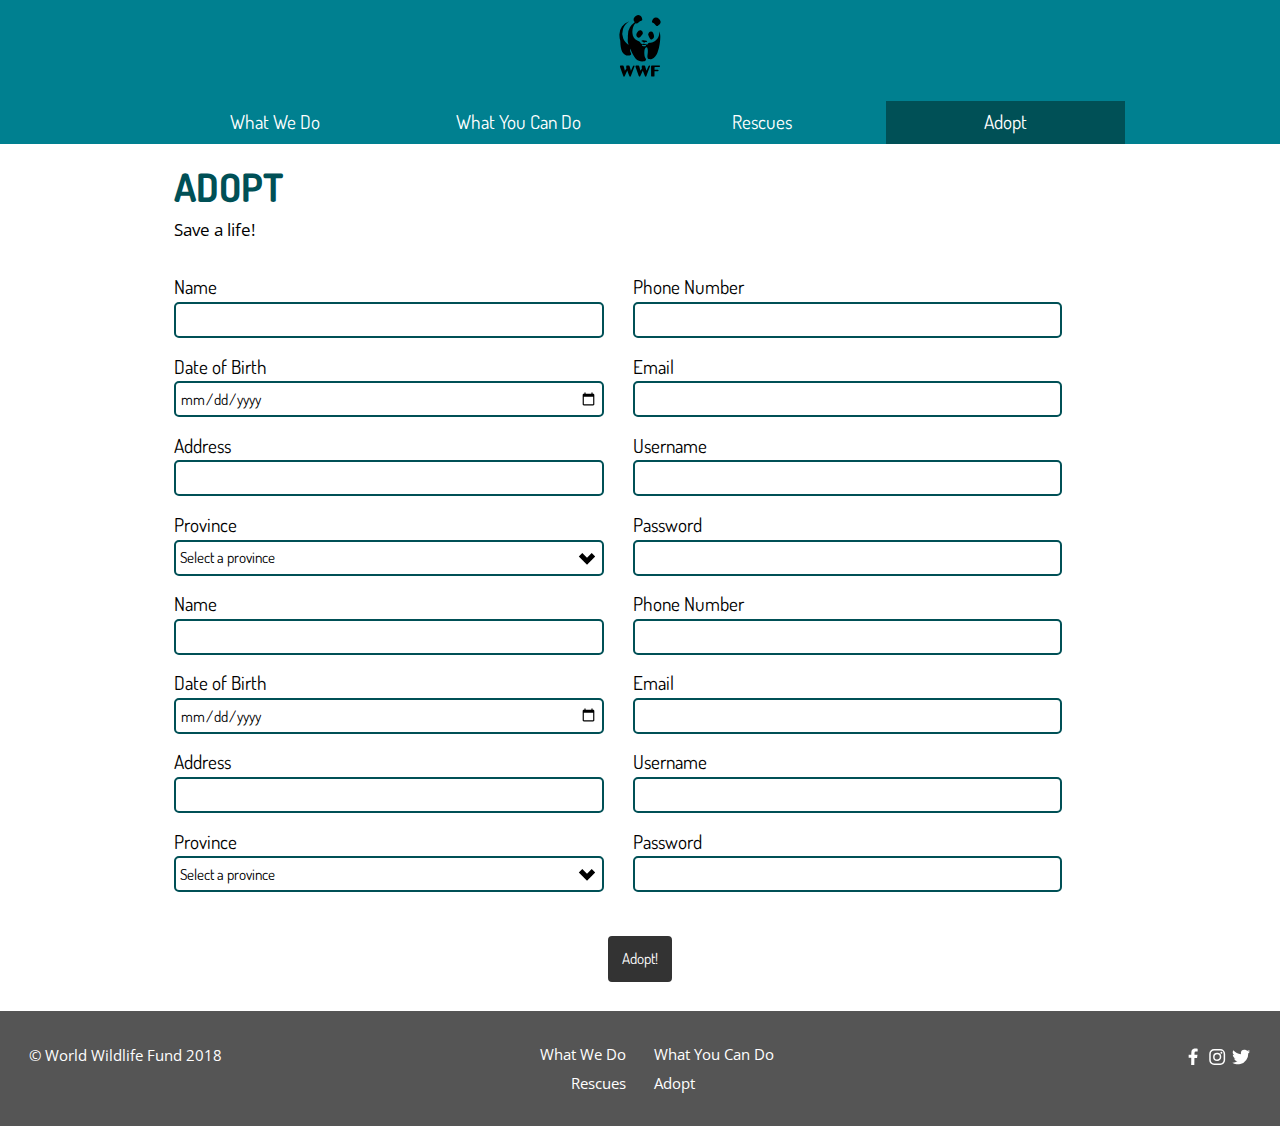
==== commit dbc98190: "Add content to the main page" ====
--- a/adopt.html
+++ b/adopt.html
@@ -21,7 +21,7 @@
       </a>
     </div>
     <div>
-      <nav>
+      <nav class="wrapper">
         <ul class="list-group text-center push-0">
           <li><a class="pad-t-1-4 pad-b-1-4" href="index.html">What We Do</a></li>
           <li><a class="pad-t-1-4 pad-b-1-4" href="#">What You Can Do</a></li>
--- a/css/main.css
+++ b/css/main.css
@@ -105,7 +105,6 @@
     display: inline-block;
   }
 
-
 }
 
 @media only screen and (min-width: 60em) {
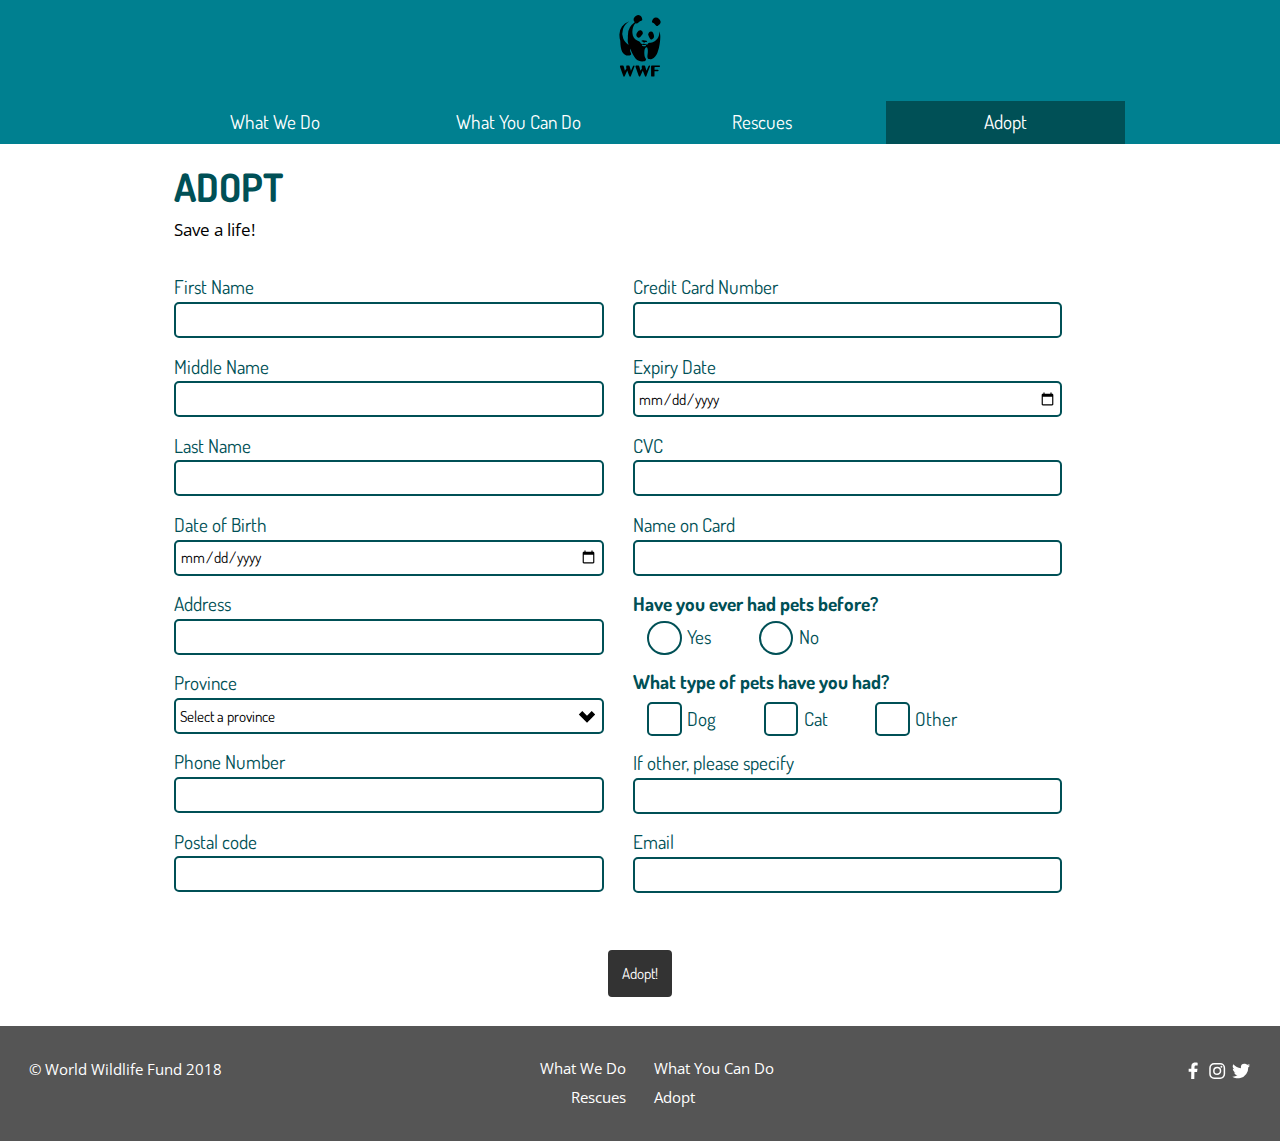
==== commit b2d9953f: "Add form elements" ====
--- a/adopt.html
+++ b/adopt.html
@@ -14,14 +14,19 @@
 </head>
 <body>
 
-  <header>
+  <ul class="skip-links">
+    <li><a href="#nav">Skip to navigation</a></li>
+    <li><a href="#main">Skip to the main content</a></li>
+  </ul>
+
+  <header role="banner">
     <div class="push-1-2 pad-t-1-2 text-center">
       <a href="index.html">
-        <img class="i-64" src="images/wwf-logo.svg" alt="">
+        <img class="i-64" src="images/wwf-logo.svg" alt="WWF Logo">
       </a>
     </div>
     <div>
-      <nav class="wrapper">
+      <nav role="navigation" id="nav" tabindex="0" class="wrapper">
         <ul class="list-group text-center push-0">
           <li><a class="pad-t-1-4 pad-b-1-4" href="index.html">What We Do</a></li>
           <li><a class="pad-t-1-4 pad-b-1-4" href="#">What You Can Do</a></li>
@@ -32,7 +37,7 @@
     </div>
   </header>
 
-  <main>
+  <main role="main" id="main" tabindex="0">
     <section class="central-2">
       <div class="gutter-1-2 pad-t-1-2">
         <h2 class="text-upper zetta push-0 caption">Adopt</h2>
@@ -43,8 +48,16 @@
           <div class="grid">
             <div class=" unit [ xs-1 s-1 m-1-2 ]">
               <div class="pad-t-1-2">
-                <label for="name">Name</label>
-                <input class="micro" id="name" name="name">
+                <label for="firstname">First Name</label>
+                <input class="micro" id="firstname" name="firstname" type="text">
+              </div>
+              <div class="pad-t-1-2">
+                <label for="midname">Middle Name</label>
+                <input class="micro" id="midname" name="midname" type="text">
+              </div>
+              <div class="pad-t-1-2">
+                <label for="lastname">Last Name</label>
+                <input class="micro" id="lastname" name="lastname" type="text">
               </div>
               <div class="pad-t-1-2">
                 <label for="dob">Date of Birth</label>
@@ -74,69 +87,62 @@
                 </select>
               </div>
               <div class="pad-t-1-2">
-                <label for="name">Name</label>
-                <input class="micro" id="name" name="name">
-              </div>
-              <div class="pad-t-1-2">
-                <label for="dob">Date of Birth</label>
-                <input class="micro" id="dob" name="dob" type="date">
-              </div>
-              <div class="pad-t-1-2">
-                <label for="address">Address</label>
-                <input class="micro" id="address" name="address">
-              </div>
-              <div class="pad-t-1-2">
-                <label for="province">Province</label>
-                <select class="micro" id="province" name="province">
-                  <option value="">Select a province</option>
-                  <option>Alberta</option>
-                  <option>British Columbia</option>
-                  <option>Manitoba</option>
-                  <option>New Brunswick</option>
-                  <option>Newfoundland &amp; Labrador</option>
-                  <option>Northwest Territories</option>
-                  <option>Nova Scotia</option>
-                  <option>Nunavut</option>
-                  <option>Ontario</option>
-                  <option>Prince Edward Island</option>
-                  <option>Québec</option>
-                  <option>Saskatchewan</option>
-                  <option>Yukon</option>
-                </select>
+                <label for="phone">Phone Number</label>
+                <input class="micro" id="phone" name="phone" type="tel">
+              </div>
+              <div class="pad-t-1-2">
+                <label for="postal">Postal code</label>
+                <input class="push-1-2" id="postal" name="postal">
               </div>
             </div>
             <div class=" unit [ xs-1 s-1 m-1-2 ]">
               <div class="pad-t-1-2">
-                <label for="phone">Phone Number</label>
-                <input class="micro" id="phone" name="phone" type="tel">
+                <label for="cc">Credit Card Number</label>
+                <input class="micro" id="cc" name="cc" type="number">
+              </div>
+              <div class="pad-t-1-2">
+                <label for="expiry">Expiry Date</label>
+                <input class="micro" id="expiry" name="expiry" type="date">
+              </div>
+              <div class="pad-t-1-2">
+                <label for="cvc">CVC</label>
+                <input class="micro" id="cvc" name="cvc" type="number">
+              </div>
+              <div class="pad-t-1-2">
+                <label for="cardname">Name on Card</label>
+                <input class="micro" id="cardname" name="cardname" type="text">
+              </div>
+              <legend class="pad-t-1-2">Have you ever had pets before?</legend>
+              <div class="pad-t-1-8 pad-b-1-8">
+                <div class="inline-block gutter-1-2 push-r">
+                  <input id="yes-pets" name="pets" type="radio">
+                  <label for="yes-pets">Yes</label>
+                </div>
+                <div class="inline-block">
+                  <input id="no-pets" name="pets" type="radio">
+                  <label for="no-pets">No</label>
+                </div>
+              </div>
+              <legend class="pad-t-1-4">What type of pets have you had?</legend>
+              <div class="inline-block gutter-1-2 push-r pad-t-1-4 pad-b-1-8">
+                <input id="dog" name="pettype" type="checkbox">
+                <label for="dog">Dog</label>
+              </div>
+              <div class="inline-block push-r pad-t-1-4 pad-b-1-8">
+                <input id="cat" name="pettype" type="checkbox">
+                <label for="cat">Cat</label>
+              </div>
+              <div class="inline-block pad-t-1-4 pad-b-1-8">
+                <input id="other" name="pettype" type="checkbox">
+                <label for="other">Other</label>
+              </div>
+              <div class="pad-t-1-4">
+                <label for="specify">If other, please specify</label>
+                <input class="micro" id="specify" name="specify" type="text">
               </div>
               <div class="pad-t-1-2">
                 <label for="email">Email</label>
                 <input class="micro" id="email" name="email" type="email">
-              </div>
-              <div class="pad-t-1-2">
-                <label for="username-2">Username</label>
-                <input class="micro" id="username-2" name="username-2">
-              </div>
-              <div class="pad-t-1-2">
-                <label for="password-2">Password</label>
-                <input class="micro" id="password-2" name="password-2" type="password">
-              </div>
-              <div class="pad-t-1-2">
-                <label for="phone">Phone Number</label>
-                <input class="micro" id="phone" name="phone" type="tel">
-              </div>
-              <div class="pad-t-1-2">
-                <label for="email">Email</label>
-                <input class="micro" id="email" name="email" type="email">
-              </div>
-              <div class="pad-t-1-2">
-                <label for="username-2">Username</label>
-                <input class="micro" id="username-2" name="username-2">
-              </div>
-              <div class="pad-t-1-2">
-                <label for="password-2">Password</label>
-                <input class="micro" id="password-2" name="password-2" type="password">
               </div>
             </div>
           </div>
@@ -150,7 +156,7 @@
     </section>
   </main>
 
-  <footer class="island grid">
+  <footer role="contentinfo" class="island grid">
     <div class="unit xs-1 s-1 m-1-4">
       <p class="push-0"><small class="micro text-left">© World Wildlife Fund 2018</small></p>
     </div>
@@ -162,7 +168,7 @@
     </div>
     <div class="unit xs-1 s-1 m-1-4 text-left">
       <ul class="list-group push-0 gutter-1-2">
-        <li class="micro"><a href="#">What You Can Do</a></li>
+        <li class="micro"><a href="adopt.html">What You Can Do</a></li>
         <li class="micro"><a href="adopt.html">Adopt</a></li>
       </ul>
     </div>
--- a/css/modules.css
+++ b/css/modules.css
@@ -1,7 +1,7 @@
 /*
  * Modulifier || Code released under the UNLICENSE
  * Code under other copyrights & licenses listed below.
- * https://modulifier.web-dev.tools/#responsive;images;list-group;embed;media-object;icons;hidden;positioning;nice-lists;forms;buttons;accessibility;print
+ * https://modulifier.web-dev.tools/#responsive;images;list-group;embed;icons;hidden;forms;buttons;accessibility
  */
 
 @-moz-viewport { width: device-width; scale: 1; }
@@ -49,6 +49,10 @@
   vertical-align: baseline;
 }
 
+.inline-block, .ib {
+  display: inline-block;
+}
+
 template {
   display: none;
 }
@@ -209,27 +213,6 @@
   width: 100%;
 }
 
-.media {
-  overflow: hidden;
-}
-
-.media-img, .media__img {
-  float: left;
-}
-
-.media-img-reversed, .media__img--reversed {
-  float: right;
-}
-
-.media-img-stacked, .media__img--stacked {
-  float: none;
-}
-
-.media-body, .media__body {
-  overflow: hidden;
-  min-width: 12em; /* Slightly less than 200px, responsiveness built in */
-}
-
 .icon {
   display: inline-block;
   position: relative;
@@ -364,295 +347,6 @@
   overflow-x: auto;
   overflow-y: hidden;
   -webkit-overflow-scrolling: touch;
-}
-
-.clearfix::after {
-  content: " ";
-  display: block;
-  clear: both;
-}
-
-.left {
-  float: left;
-}
-
-.right {
-  float: right;
-}
-
-.center-text,
-.center-flow {
-  text-align: center;
-}
-
-.center-block {
-  margin-left: auto;
-  margin-right: auto;
-}
-
-.no-auto-margins,
-.not-centered {
-  /* stylelint-disable declaration-no-important */
-  margin-left: 0 !important;
-  margin-right: 0 !important;
-  /* stylelint-enable */
-}
-
-.center-content,
-.center-content-vertical,
-.center-contents,
-.center-contents-vertical {
-  display: -webkit-flex;
-  display: -ms-flexbox;
-  display: flex;
-  -webkit-justify-content: center;
-  -ms-flex-pack: center;
-  justify-content: center;
-  -webkit-align-items: center;
-  -ms-flex-align: center;
-  align-items: center;
-  -webkit-align-content: center;
-  -ms-flex-line-pack: center;
-  align-content: center;
-  -webkit-flex-direction: column wrap;
-  -ms-flex-direction: column wrap;
-  flex-flow: column wrap;
-}
-
-.center-content-start,
-.center-content-vertical-start,
-.center-contents-start,
-.center-contents-vertical-start {
-  display: -webkit-flex;
-  display: -ms-flexbox;
-  display: flex;
-  -webkit-justify-content: center;
-  -ms-flex-pack: center;
-  justify-content: center;
-  -webkit-flex-direction: column wrap;
-  -ms-flex-direction: column wrap;
-  flex-flow: column wrap;
-}
-
-.center-content-horizontal,
-.center-contents-horizontal {
-  display: -webkit-flex;
-  display: -ms-flexbox;
-  display: flex;
-  -webkit-justify-content: center;
-  -ms-flex-pack: center;
-  justify-content: center;
-  -webkit-align-items: center;
-  -ms-flex-align: center;
-  align-items: center;
-  -webkit-align-content: center;
-  -ms-flex-line-pack: center;
-  align-content: center;
-  -webkit-flex-direction: row wrap;
-  -ms-flex-direction: row wrap;
-  flex-flow: row wrap;
-}
-
-.inline {
-  display: inline;
-}
-
-.block {
-  display: block;
-}
-
-.inline-block, .ib {
-  display: inline-block;
-}
-
-.valign-top {
-  vertical-align: top;
-}
-
-.valign-bottom {
-  vertical-align: bottom;
-}
-
-.valign-middle {
-  vertical-align: middle;
-}
-
-.fixed {
-  position: fixed;
-}
-
-.relative {
-  position: relative;
-}
-
-[class*="pin-"],
-.absolute {
-  position: absolute;
-}
-
-.static {
-  position: static;
-}
-
-.zindex-1 {
-  z-index: 1;
-}
-
-.zindex-2 {
-  z-index: 2;
-}
-
-.zindex-3 {
-  z-index: 3;
-}
-
-.zindex-1000 {
-  z-index: 1000;
-}
-
-.pin-top-left,
-.pin-left-top,
-.pin-tl,
-.pin-lt {
-  top: 0;
-  left: 0;
-}
-
-.pin-top-right,
-.pin-right-top,
-.pin-tr,
-.pin-rt {
-  top: 0;
-  right: 0;
-}
-
-.pin-bottom-left,
-.pin-left-bottom,
-.pin-bl,
-.pin-lb {
-  bottom: 0;
-  left: 0;
-}
-
-.pin-bottom-right,
-.pin-right-bottom,
-.pin-br,
-.pin-rb {
-  bottom: 0;
-  right: 0;
-}
-
-.pin-top-center,
-.pin-center-top,
-.pin-tc,
-.pin-ct {
-  left: 50%;
-  top: 0;
-  transform: translateX(-50%);
-}
-
-.pin-bottom-center,
-.pin-center-bottom,
-.pin-bc,
-.pin-cb {
-  bottom: 0;
-  left: 50%;
-  transform: translateX(-50%);
-}
-
-.pin-center-left,
-.pin-left-center,
-.pin-cl,
-.pin-lc {
-  left: 0;
-  top: 50%;
-  transform: translateY(-50%);
-}
-
-.pin-center-right,
-.pin-right-center,
-.pin-cr,
-.pin-rc {
-  right: 0;
-  top: 50%;
-  transform: translateY(-50%);
-}
-
-.pin-center, .pin-c {
-  left: 50%;
-  top: 50%;
-  transform: translate(-50%, -50%);
-}
-
-.width-quarter, .w-1-4 {
-  width: 25%;
-}
-
-.width-half, .w-1-2 {
-  width: 50%;
-}
-
-.width-full, .w-1 {
-  width: 100%;
-}
-
-.height-quarter, .h-1-4 {
-  height: 25%;
-}
-
-.height-half, .h-1-2 {
-  height: 50%;
-}
-
-.height-full, .h-1 {
-  height: 100%;
-}
-
-.height-win-quarter, .h-w-1-4 {
-  height: 25vh;
-  max-height: 46em;
-}
-
-.height-win-half, .h-w-1-2 {
-  height: 50vh;
-  max-height: 46em;
-}
-
-.height-win-full, .h-w-1 {
-  height: 100vh;
-  max-height: 46em;
-}
-
-ul {
-  list-style-type: none;
-}
-
-ul > li::before {
-  content: "·";
-  float: left;
-  margin-left: -1.6em;
-  width: 1.3em;
-  text-align: right;
-}
-
-ol {
-  counter-reset: ol-simple-numbers;
-  list-style-type: none;
-}
-
-ol > li::before {
-  float: left;
-  margin-left: -1.6em;
-  width: 1.3em;
-  counter-increment: ol-simple-numbers;
-  content: counter(ol-simple-numbers);
-  text-align: right;
-}
-
-.list-group > li::before,
-.list-group-inline > li::before,
-.list-group--inline > li::before {
-  content: none;
 }
 
 /* stylelint-disable no-descending-specificity */
@@ -1152,151 +846,3 @@
 [aria-disabled] {
   cursor: default;
 }
-
-.print-only {
-  display: none;
-  visibility: hidden;
-}
-
-.page-break-before {
-  page-break-before: always;
-}
-
-.page-break-after {
-  page-break-after: always;
-}
-
-.no-page-break-inside {
-  page-break-inside: avoid;
-}
-
-@media print {
-
-  /* stylelint-disable declaration-no-important */
-
-  .no-print {
-    display: none !important;
-    visibility: hidden !important;
-  }
-
-  .print-only,
-  .force-print {
-    display: block !important;
-    visibility: visible !important;
-  }
-
-  /* stylelint-enable */
-
-  .visually-hidden.force-print {
-    height: auto;
-    margin: 0;
-    overflow: visible;
-    padding: 0;
-    position: static;
-    width: auto;
-    border: 0;
-    clip: initial;
-    clip-path: none;
-  }
-
-  /*
-   * (c) Fabien Sa || MIT License
-   *     http://bafs.github.io/Gutenberg/
-   */
-
-  table,
-  blockquote,
-  pre,
-  code,
-  figure,
-  li,
-  hr,
-  ul,
-  ol,
-  a,
-  tr {
-    page-break-inside: avoid;
-  }
-
-  h1, h2, h3, h4, h5, h6, p, a {
-    orphans: 3;
-    widows: 3;
-  }
-
-  h1,
-  h2,
-  h3,
-  h4,
-  h5,
-  h6 {
-    page-break-after: avoid;
-    page-break-inside: avoid;
-  }
-
-  h1 + p,
-  h2 + p,
-  h3 + p,
-  h4 + p,
-  h5 + p,
-  h6 + p {
-    page-break-before: avoid;
-  }
-
-  img {
-    page-break-after: auto;
-    page-break-before: auto;
-    page-break-inside: avoid;
-  }
-
-  /* stylelint-disable declaration-no-important */
-
-  pre {
-    white-space: pre-wrap !important;
-    word-wrap: break-word;
-  }
-
-  /* stylelint-enable */
-
-  /* End Gutenberg code */
-
-  /*
-   * (c) HTML5 Boilerplate || MIT License
-   *     https://html5boilerplate.com/
-   */
-
-  /* stylelint-disable declaration-no-important */
-
-  *, *::before, *::after, *::first-letter, *::first-line {
-    background: none transparent !important;
-    color: #000 !important;
-    box-shadow: none !important;
-    text-shadow: none !important;
-  }
-
-  /* stylelint-enable */
-
-  a, a:visited {
-    text-decoration: underline;
-  }
-
-  a[href]::after {
-    content: " (" attr(href) ")";
-  }
-
-  abbr[title]::after {
-    content: " (" attr(title) ")";
-  }
-
-  a[href^="#"]::after,
-  a[href^="javascript:"]::after,
-  a.no-print-href::after,
-  a.href-no-print::after {
-    content: "";
-  }
-
-  thead {
-    display: table-header-group;
-  }
-
-  /* End HTML5 Boilerplate code */
-}
--- a/css/grid.css
+++ b/css/grid.css
@@ -16,29 +16,6 @@
   flex-flow: row wrap;
 }
 
-.grid-bottom {
-  -webkit-align-items: flex-end;
-  -ms-align-items: flex-end;
-  align-items: flex-end;
-}
-
-.grid-middle {
-  -webkit-align-items: center;
-  -ms-align-items: center;
-  align-items: center;
-}
-
-.grid-stretch {
-  -webkit-align-items: stretch;
-  -ms-align-items: stretch;
-  align-items: stretch;
-}
-
-.opera-only :-o-prefocus,
-.grid {
-  word-spacing: -.43em;
-}
-
 .unit {
   letter-spacing: normal;
   text-rendering: auto;
@@ -48,92 +25,6 @@
   visibility: visible;
 }
 
-.grid-bottom .unit {
-  vertical-align: bottom;
-}
-
-.grid-middle .unit {
-  vertical-align: middle;
-}
-
-[class*="unit-push-"],
-[class*="unit-pull-"] {
-  position: relative;
-}
-
-.unit-content-distribute {
-  display: -ms-flexbox;
-  display: -webkit-flex;
-  display: flex;
-  -ms-flex-direction: column;
-  -webkit-flex-direction: column;
-  flex-direction: column;
-  -ms-flex-pack: justify;
-  -webkit-justify-content: space-between;
-  justify-content: space-between;
-}
-
-.unit-content-center,
-.unit-content-center-vertical {
-  display: -webkit-flex;
-  display: -ms-flexbox;
-  display: flex;
-  -webkit-justify-content: center;
-  -ms-flex-pack: center;
-  justify-content: center;
-  -webkit-align-items: center;
-  -ms-flex-align: center;
-  align-items: center;
-  -webkit-align-content: center;
-  -ms-flex-line-pack: center;
-  align-content: center;
-  -webkit-flex-direction: column wrap;
-  -ms-flex-direction: column wrap;
-  flex-flow: column wrap;
-}
-
-.unit-content-center-horizontal {
-  display: -webkit-flex;
-  display: -ms-flexbox;
-  display: flex;
-  -webkit-justify-content: center;
-  -ms-flex-pack: center;
-  justify-content: center;
-  -webkit-align-items: center;
-  -ms-flex-align: center;
-  align-items: center;
-  -webkit-align-content: center;
-  -ms-flex-line-pack: center;
-  align-content: center;
-  -webkit-flex-direction: row wrap;
-  -ms-flex-direction: row wrap;
-  flex-flow: row wrap;
-}
-
-.content-fill,
-.content-stretch {
-  -ms-flex-grow: 2;
-  -webkit-flex-grow: 2;
-  flex-grow: 2;
-  max-width: 100%; /* @bugfix: IE 10, 11 */
-}
-
-.content-shrink {
-  -ms-align-self: center;
-  -webkit-align-self: center;
-  align-self: center;
-}
-
-.unit-xs-hidden,
-.xs-0 {
-  display: none;
-  visibility: hidden;
-}
-
-.unit-xs-centered {
-  margin: 0 auto;
-}
-
 .unit-xs-1,
 .xs-1 {
   display: block;
@@ -141,135 +32,7 @@
   width: 100%;
 }
 
-.unit-xs-1-2,
-.xs-1-2 {
-  width: 50%;
-}
-
-.unit-xs-1-3,
-.xs-1-3 {
-  width: 33.3333%;
-}
-
-.unit-xs-2-3,
-.xs-2-3 {
-  width: 66.6667%;
-}
-
-.unit-xs-1-4,
-.xs-1-4 {
-  width: 25%;
-}
-
-.unit-xs-3-4,
-.xs-3-4 {
-  width: 75%;
-}
-
-.unit-xs-1-2,
-.xs-1-2,
-.unit-xs-1-3,
-.xs-1-3,
-.unit-xs-2-3,
-.xs-2-3,
-.unit-xs-1-4,
-.xs-1-4,
-.unit-xs-3-4,
-.xs-3-4 {
-  display: inline-block;
-  visibility: visible;
-}
-
-.unit-xs-1-2[class*="-content-"],
-.xs-1-2[class*="-content-"],
-.unit-xs-1-3[class*="-content-"],
-.xs-1-3[class*="-content-"],
-.unit-xs-2-3[class*="-content-"],
-.xs-2-3[class*="-content-"],
-.unit-xs-1-4[class*="-content-"],
-.xs-1-4[class*="-content-"],
-.unit-xs-3-4[class*="-content-"],
-.xs-3-4[class*="-content-"] {
-  display: -webkit-flex;
-  display: -ms-flexbox;
-  display: flex;
-}
-
-.unit-xs-content-distribute,
-.xs-content-distribute {
-  display: -ms-flexbox;
-  display: -webkit-flex;
-  display: flex;
-  -ms-flex-direction: column;
-  -webkit-flex-direction: column;
-  flex-direction: column;
-  -ms-flex-pack: justify;
-  -webkit-justify-content: space-between;
-  justify-content: space-between;
-}
-
-.unit-xs-content-center,
-.unit-xs-content-center-vertical {
-  display: -webkit-flex;
-  display: -ms-flexbox;
-  display: flex;
-  -webkit-justify-content: center;
-  -ms-flex-pack: center;
-  justify-content: center;
-  -webkit-align-items: center;
-  -ms-flex-align: center;
-  align-items: center;
-  -webkit-align-content: center;
-  -ms-flex-line-pack: center;
-  align-content: center;
-  -webkit-flex-direction: column wrap;
-  -ms-flex-direction: column wrap;
-  flex-flow: column wrap;
-}
-
-.unit-xs-content-center-horizontal {
-  display: -webkit-flex;
-  display: -ms-flexbox;
-  display: flex;
-  -webkit-justify-content: center;
-  -ms-flex-pack: center;
-  justify-content: center;
-  -webkit-align-items: center;
-  -ms-flex-align: center;
-  align-items: center;
-  -webkit-align-content: center;
-  -ms-flex-line-pack: center;
-  align-content: center;
-  -webkit-flex-direction: row wrap;
-  -ms-flex-direction: row wrap;
-  flex-flow: row wrap;
-}
-
-.xs-content-fill,
-.xs-content-stretch {
-  -ms-flex-grow: 2;
-  -webkit-flex-grow: 2;
-  flex-grow: 2;
-  max-width: 100%; /* @bugfix: IE 10, 11 */
-}
-
-.xs-content-shrink {
-  -ms-align-self: center;
-  -webkit-align-self: center;
-  align-self: center;
-}
-
 @media only screen and (min-width: 25em) {
-
-  .unit-s-hidden,
-  .s-0 {
-    display: none;
-    visibility: hidden;
-  }
-
-  .unit-s-centered {
-    margin: 0 auto;
-  }
 
   .unit-s-1,
   .s-1 {
@@ -278,137 +41,9 @@
     width: 100%;
   }
 
-  .unit-s-1-2,
-  .s-1-2 {
-    width: 50%;
-  }
-
-  .unit-s-1-3,
-  .s-1-3 {
-    width: 33.3333%;
-  }
-
-  .unit-s-2-3,
-  .s-2-3 {
-    width: 66.6667%;
-  }
-
-  .unit-s-1-4,
-  .s-1-4 {
-    width: 25%;
-  }
-
-  .unit-s-3-4,
-  .s-3-4 {
-    width: 75%;
-  }
-
-  .unit-s-1-2,
-  .s-1-2,
-  .unit-s-1-3,
-  .s-1-3,
-  .unit-s-2-3,
-  .s-2-3,
-  .unit-s-1-4,
-  .s-1-4,
-  .unit-s-3-4,
-  .s-3-4 {
-    display: inline-block;
-    visibility: visible;
-  }
-
-  .unit-s-1-2[class*="-content-"],
-  .s-1-2[class*="-content-"],
-  .unit-s-1-3[class*="-content-"],
-  .s-1-3[class*="-content-"],
-  .unit-s-2-3[class*="-content-"],
-  .s-2-3[class*="-content-"],
-  .unit-s-1-4[class*="-content-"],
-  .s-1-4[class*="-content-"],
-  .unit-s-3-4[class*="-content-"],
-  .s-3-4[class*="-content-"] {
-    display: -webkit-flex;
-    display: -ms-flexbox;
-    display: flex;
-  }
-
-  .unit-s-content-distribute,
-  .s-content-distribute {
-    display: -ms-flexbox;
-    display: -webkit-flex;
-    display: flex;
-    -ms-flex-direction: column;
-    -webkit-flex-direction: column;
-    flex-direction: column;
-    -ms-flex-pack: justify;
-    -webkit-justify-content: space-between;
-    justify-content: space-between;
-  }
-
-  .unit-s-content-center,
-  .unit-s-content-center-vertical {
-    display: -webkit-flex;
-    display: -ms-flexbox;
-    display: flex;
-    -webkit-justify-content: center;
-    -ms-flex-pack: center;
-    justify-content: center;
-    -webkit-align-items: center;
-    -ms-flex-align: center;
-    align-items: center;
-    -webkit-align-content: center;
-    -ms-flex-line-pack: center;
-    align-content: center;
-    -webkit-flex-direction: column wrap;
-    -ms-flex-direction: column wrap;
-    flex-flow: column wrap;
-  }
-
-  .unit-s-content-center-horizontal {
-    display: -webkit-flex;
-    display: -ms-flexbox;
-    display: flex;
-    -webkit-justify-content: center;
-    -ms-flex-pack: center;
-    justify-content: center;
-    -webkit-align-items: center;
-    -ms-flex-align: center;
-    align-items: center;
-    -webkit-align-content: center;
-    -ms-flex-line-pack: center;
-    align-content: center;
-    -webkit-flex-direction: row wrap;
-    -ms-flex-direction: row wrap;
-    flex-flow: row wrap;
-  }
-
-  .s-content-fill,
-  .s-content-stretch {
-    -ms-flex-grow: 2;
-    -webkit-flex-grow: 2;
-    flex-grow: 2;
-    max-width: 100%; /* @bugfix: IE 10, 11 */
-  }
-
-  .s-content-shrink {
-    -ms-align-self: center;
-    -webkit-align-self: center;
-    align-self: center;
-  }
-
 }
 
 @media only screen and (min-width: 38em) {
-
-  .unit-m-hidden,
-  .m-0 {
-    display: none;
-    visibility: hidden;
-  }
-
-  .unit-m-centered {
-    margin: 0 auto;
-  }
 
   .unit-m-1,
   .m-1 {
@@ -417,98 +52,14 @@
     width: 100%;
   }
 
-  .unit-offset-m-0 {
-    margin-left: 0;
-  }
-
-  .unit-push-m-0,
-  .unit-pull-m-0 {
-    left: 0;
-  }
-
   .unit-m-1-2,
   .m-1-2 {
     width: 50%;
   }
 
-  .unit-offset-m-1-2 {
-    margin-left: 50%;
-  }
-
-  .unit-push-m-1-2 {
-    left: 50%;
-  }
-
-  .unit-pull-m-1-2 {
-    left: -50%;
-  }
-
-  .unit-m-1-3,
-  .m-1-3 {
-    width: 33.3333%;
-  }
-
-  .unit-offset-m-1-3 {
-    margin-left: 33.3333%;
-  }
-
-  .unit-push-m-1-3 {
-    left: 33.3333%;
-  }
-
-  .unit-pull-m-1-3 {
-    left: -33.3333%;
-  }
-
-  .unit-m-2-3,
-  .m-2-3 {
-    width: 66.6667%;
-  }
-
-  .unit-offset-m-2-3 {
-    margin-left: 66.6667%;
-  }
-
-  .unit-push-m-2-3 {
-    left: 66.6667%;
-  }
-
-  .unit-pull-m-2-3 {
-    left: -66.6667%;
-  }
-
   .unit-m-1-4,
   .m-1-4 {
     width: 25%;
-  }
-
-  .unit-offset-m-1-4 {
-    margin-left: 25%;
-  }
-
-  .unit-push-m-1-4 {
-    left: 25%;
-  }
-
-  .unit-pull-m-1-4 {
-    left: -25%;
-  }
-
-  .unit-m-3-4,
-  .m-3-4 {
-    width: 75%;
-  }
-
-  .unit-offset-m-3-4 {
-    margin-left: 75%;
-  }
-
-  .unit-push-m-3-4 {
-    left: 75%;
-  }
-
-  .unit-pull-m-3-4 {
-    left: -75%;
   }
 
   .unit-m-1-2,
@@ -540,183 +91,18 @@
     display: flex;
   }
 
-  .unit-m-content-distribute,
-  .m-content-distribute {
-    display: -ms-flexbox;
-    display: -webkit-flex;
-    display: flex;
-    -ms-flex-direction: column;
-    -webkit-flex-direction: column;
-    flex-direction: column;
-    -ms-flex-pack: justify;
-    -webkit-justify-content: space-between;
-    justify-content: space-between;
-  }
-
-  .unit-m-content-center,
-  .unit-m-content-center-vertical {
-    display: -webkit-flex;
-    display: -ms-flexbox;
-    display: flex;
-    -webkit-justify-content: center;
-    -ms-flex-pack: center;
-    justify-content: center;
-    -webkit-align-items: center;
-    -ms-flex-align: center;
-    align-items: center;
-    -webkit-align-content: center;
-    -ms-flex-line-pack: center;
-    align-content: center;
-    -webkit-flex-direction: column wrap;
-    -ms-flex-direction: column wrap;
-    flex-flow: column wrap;
-  }
-
-  .unit-m-content-center-horizontal {
-    display: -webkit-flex;
-    display: -ms-flexbox;
-    display: flex;
-    -webkit-justify-content: center;
-    -ms-flex-pack: center;
-    justify-content: center;
-    -webkit-align-items: center;
-    -ms-flex-align: center;
-    align-items: center;
-    -webkit-align-content: center;
-    -ms-flex-line-pack: center;
-    align-content: center;
-    -webkit-flex-direction: row wrap;
-    -ms-flex-direction: row wrap;
-    flex-flow: row wrap;
-  }
-
-  .m-content-fill,
-  .m-content-stretch {
-    -ms-flex-grow: 2;
-    -webkit-flex-grow: 2;
-    flex-grow: 2;
-    max-width: 100%; /* @bugfix: IE 10, 11 */
-  }
-
-  .m-content-shrink {
-    -ms-align-self: center;
-    -webkit-align-self: center;
-    align-self: center;
-  }
-
 }
 
 @media only screen and (min-width: 60em) {
-
-  .unit-l-hidden,
-  .l-0 {
-    display: none;
-    visibility: hidden;
-  }
-
-  .unit-l-centered {
-    margin: 0 auto;
-  }
-
-  .unit-l-1,
-  .l-1 {
-    display: block;
-    visibility: visible;
-    width: 100%;
-  }
-
-  .unit-offset-l-0 {
-    margin-left: 0;
-  }
-
-  .unit-push-l-0,
-  .unit-pull-l-0 {
-    left: 0;
-  }
 
   .unit-l-1-2,
   .l-1-2 {
     width: 50%;
   }
 
-  .unit-offset-l-1-2 {
-    margin-left: 50%;
-  }
-
-  .unit-push-l-1-2 {
-    left: 50%;
-  }
-
-  .unit-pull-l-1-2 {
-    left: -50%;
-  }
-
   .unit-l-1-3,
   .l-1-3 {
     width: 33.3333%;
-  }
-
-  .unit-offset-l-1-3 {
-    margin-left: 33.3333%;
-  }
-
-  .unit-push-l-1-3 {
-    left: 33.3333%;
-  }
-
-  .unit-pull-l-1-3 {
-    left: -33.3333%;
-  }
-
-  .unit-l-2-3,
-  .l-2-3 {
-    width: 66.6667%;
-  }
-
-  .unit-offset-l-2-3 {
-    margin-left: 66.6667%;
-  }
-
-  .unit-push-l-2-3 {
-    left: 66.6667%;
-  }
-
-  .unit-pull-l-2-3 {
-    left: -66.6667%;
-  }
-
-  .unit-l-1-4,
-  .l-1-4 {
-    width: 25%;
-  }
-
-  .unit-offset-l-1-4 {
-    margin-left: 25%;
-  }
-
-  .unit-push-l-1-4 {
-    left: 25%;
-  }
-
-  .unit-pull-l-1-4 {
-    left: -25%;
-  }
-
-  .unit-l-3-4,
-  .l-3-4 {
-    width: 75%;
-  }
-
-  .unit-offset-l-3-4 {
-    margin-left: 75%;
-  }
-
-  .unit-push-l-3-4 {
-    left: 75%;
-  }
-
-  .unit-pull-l-3-4 {
-    left: -75%;
   }
 
   .unit-l-1-2,
@@ -748,68 +134,4 @@
     display: flex;
   }
 
-  .unit-l-content-distribute,
-  .l-content-distribute {
-    display: -ms-flexbox;
-    display: -webkit-flex;
-    display: flex;
-    -ms-flex-direction: column;
-    -webkit-flex-direction: column;
-    flex-direction: column;
-    -ms-flex-pack: justify;
-    -webkit-justify-content: space-between;
-    justify-content: space-between;
-  }
-
-  .unit-l-content-center,
-  .unit-l-content-center-vertical {
-    display: -webkit-flex;
-    display: -ms-flexbox;
-    display: flex;
-    -webkit-justify-content: center;
-    -ms-flex-pack: center;
-    justify-content: center;
-    -webkit-align-items: center;
-    -ms-flex-align: center;
-    align-items: center;
-    -webkit-align-content: center;
-    -ms-flex-line-pack: center;
-    align-content: center;
-    -webkit-flex-direction: column wrap;
-    -ms-flex-direction: column wrap;
-    flex-flow: column wrap;
-  }
-
-  .unit-l-content-center-horizontal {
-    display: -webkit-flex;
-    display: -ms-flexbox;
-    display: flex;
-    -webkit-justify-content: center;
-    -ms-flex-pack: center;
-    justify-content: center;
-    -webkit-align-items: center;
-    -ms-flex-align: center;
-    align-items: center;
-    -webkit-align-content: center;
-    -ms-flex-line-pack: center;
-    align-content: center;
-    -webkit-flex-direction: row wrap;
-    -ms-flex-direction: row wrap;
-    flex-flow: row wrap;
-  }
-
-  .l-content-fill,
-  .l-content-stretch {
-    -ms-flex-grow: 2;
-    -webkit-flex-grow: 2;
-    flex-grow: 2;
-    max-width: 100%; /* @bugfix: IE 10, 11 */
-  }
-
-  .l-content-shrink {
-    -ms-align-self: center;
-    -webkit-align-self: center;
-    align-self: center;
-  }
-
 }
--- a/css/main.css
+++ b/css/main.css
@@ -2,7 +2,10 @@
   font-family: Dosis, sans-serif;
 }
 
-h1, h2 {
+h1,
+h2,
+label,
+legend {
   color: #005056;
 }
 
@@ -10,8 +13,19 @@
   font-family: "Open Sans", sans-serif;
 }
 
+footer {
+  background-color: #555;
+  color: white;
+}
+
+footer a {
+  text-decoration: none;
+  color: white;
+  font-family: "Open Sans", sans-serif;
+}
+
 header {
-background-color: #008090;
+  background-color: #008090;
 }
 
 header nav a {
@@ -29,17 +43,6 @@
 
 nav li .active {
   background-color: #005056;
-}
-
-footer {
-  background-color: #555;
-  color: white;
-}
-
-footer a {
-  text-decoration: none;
-  color: white;
-  font-family: "Open Sans", sans-serif;
 }
 
 .limit {
@@ -68,9 +71,14 @@
 
 textarea,
 select,
-input {
+input,
+input[type="checkbox"] + label::before {
   border-color: #005056;
   border-radius: 5px;
+}
+
+input[type="radio"] + label::before {
+  border-color: #005056;
 }
 
 .spacegrid div {
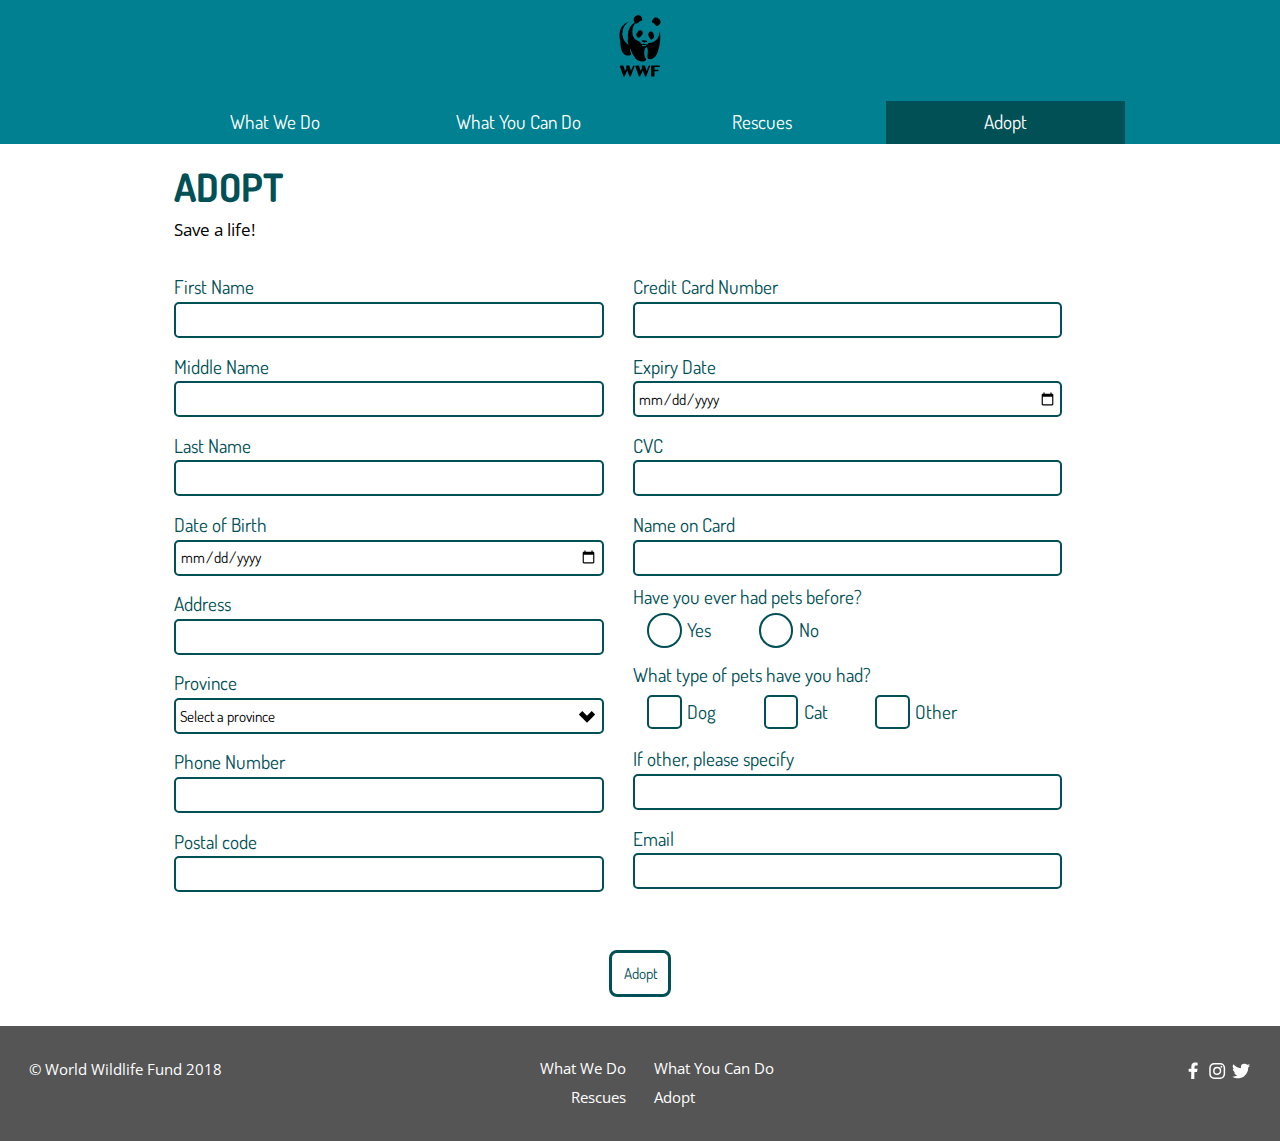
==== commit 1b0987e3: "Fix the form and add adoption buttons" ====
--- a/adopt.html
+++ b/adopt.html
@@ -29,7 +29,7 @@
       <nav role="navigation" id="nav" tabindex="0" class="wrapper">
         <ul class="list-group text-center push-0">
           <li><a class="pad-t-1-4 pad-b-1-4" href="index.html">What We Do</a></li>
-          <li><a class="pad-t-1-4 pad-b-1-4" href="#">What You Can Do</a></li>
+          <li><a class="pad-t-1-4 pad-b-1-4" href="adopt.html">What You Can Do</a></li>
           <li><a class="pad-t-1-4 pad-b-1-4" href="rescues.html">Rescues</a></li>
           <li><a class="active pad-t-1-4 pad-b-1-4" href="adopt.html">Adopt</a></li>
         </ul>
@@ -40,16 +40,17 @@
   <main role="main" id="main" tabindex="0">
     <section class="central-2">
       <div class="gutter-1-2 pad-t-1-2">
-        <h2 class="text-upper zetta push-0 caption">Adopt</h2>
+        <h1 class="text-upper zetta push-0 caption">Adopt</h1>
         <p class="milli push-0">Save a life!</p>
       </div>
       <form method="POST" action="https://formspree.io/scha0209@algonquinlive.com">
         <fieldset class="island-1-2 spacegrid">
+          <legend class="hidden">Adoption Form</legend>
           <div class="grid">
             <div class=" unit [ xs-1 s-1 m-1-2 ]">
               <div class="pad-t-1-2">
                 <label for="firstname">First Name</label>
-                <input class="micro" id="firstname" name="firstname" type="text">
+                <input class="micro" required id="firstname" name="firstname" type="text">
               </div>
               <div class="pad-t-1-2">
                 <label for="midname">Middle Name</label>
@@ -57,7 +58,7 @@
               </div>
               <div class="pad-t-1-2">
                 <label for="lastname">Last Name</label>
-                <input class="micro" id="lastname" name="lastname" type="text">
+                <input class="micro" required id="lastname" name="lastname" type="text">
               </div>
               <div class="pad-t-1-2">
                 <label for="dob">Date of Birth</label>
@@ -112,28 +113,34 @@
                 <label for="cardname">Name on Card</label>
                 <input class="micro" id="cardname" name="cardname" type="text">
               </div>
-              <legend class="pad-t-1-2">Have you ever had pets before?</legend>
+              <div>
+                <input class="hidden" id="have" name="have" type="text">
+                <label for="have" class="push-0 pad-t-1-4">Have you ever had pets before?</label>
+              </div>
               <div class="pad-t-1-8 pad-b-1-8">
                 <div class="inline-block gutter-1-2 push-r">
-                  <input id="yes-pets" name="pets" type="radio">
+                  <input id="yes-pets" name="pets1" type="radio">
                   <label for="yes-pets">Yes</label>
                 </div>
                 <div class="inline-block">
-                  <input id="no-pets" name="pets" type="radio">
+                  <input id="no-pets" name="pets2" type="radio">
                   <label for="no-pets">No</label>
                 </div>
               </div>
-              <legend class="pad-t-1-4">What type of pets have you had?</legend>
-              <div class="inline-block gutter-1-2 push-r pad-t-1-4 pad-b-1-8">
-                <input id="dog" name="pettype" type="checkbox">
+              <div>
+                <input class="hidden" id="what" name="what" type="text">
+                <label for="what" class="push-0 pad-t-1-4">What type of pets have you had?</label>
+              </div>
+              <div class="inline-block gutter-1-2 push-r pad-t-1-4 pad-b-1-4">
+                <input id="dog" name="pettype1" type="checkbox">
                 <label for="dog">Dog</label>
               </div>
-              <div class="inline-block push-r pad-t-1-4 pad-b-1-8">
-                <input id="cat" name="pettype" type="checkbox">
+              <div class="inline-block push-r pad-t-1-4 pad-b-1-4">
+                <input id="cat" name="pettype2" type="checkbox">
                 <label for="cat">Cat</label>
               </div>
-              <div class="inline-block pad-t-1-4 pad-b-1-8">
-                <input id="other" name="pettype" type="checkbox">
+              <div class="inline-block pad-t-1-4 pad-b-1-4">
+                <input id="other" name="pettype3" type="checkbox">
                 <label for="other">Other</label>
               </div>
               <div class="pad-t-1-4">
@@ -150,10 +157,13 @@
       </form>
       <div>
         <div class="push text-center">
-          <button class="btn micro" type="submit">Adopt!</button>
+          <button class="btn btn-light micro" type="submit">Adopt</button>
         </div>
       </div>
     </section>
+    <div class="hidden">
+      <a href="adopt.html"></a>
+    </div>
   </main>
 
   <footer role="contentinfo" class="island grid">
--- a/css/main.css
+++ b/css/main.css
@@ -7,6 +7,7 @@
 label,
 legend {
   color: #005056;
+  font-family: Dosis, sans-serif;
 }
 
 p {
@@ -63,6 +64,19 @@
   width: 100%;
   margin-left: auto;
   margin-right: auto;
+}
+
+.btn-light {
+  background-color: white;
+  border: 3px solid #005056;
+  border-radius: 8px;
+  color: #005056;
+}
+
+.btn-light:hover {
+  background-color: #005056;
+  border: 3px solid #005056;
+  color: white;
 }
 
 fieldset {
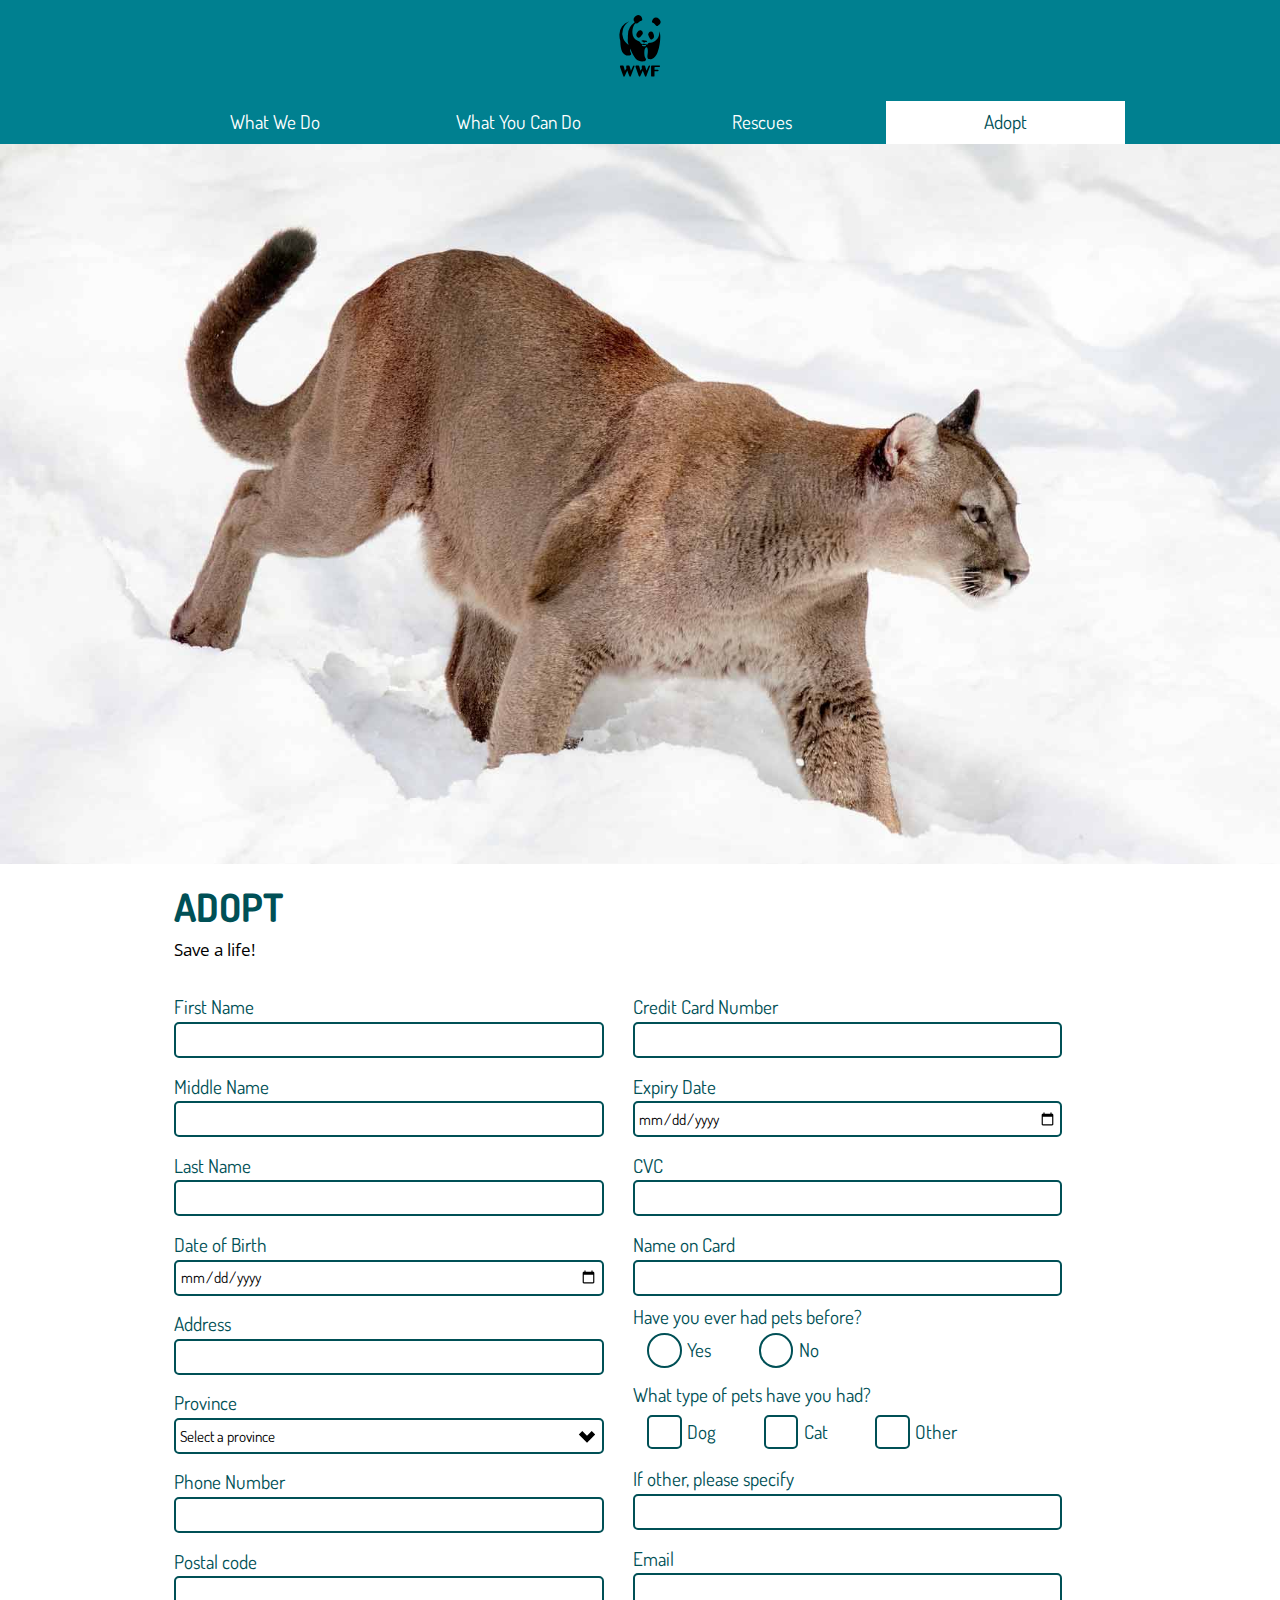
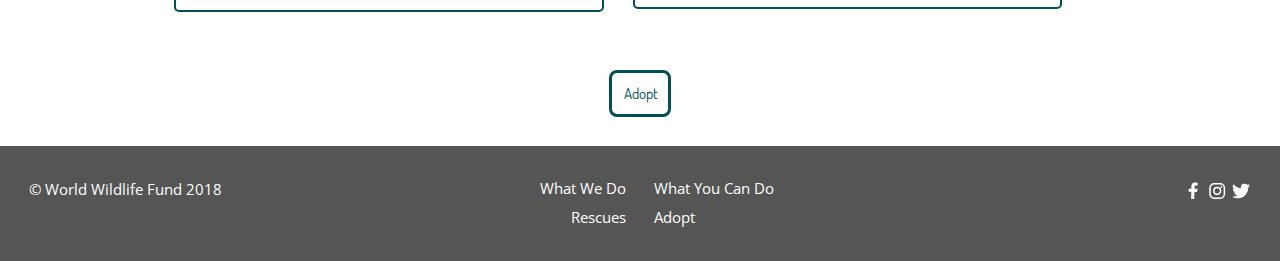
==== commit 74976bb5: "Add the icon" ====
--- a/adopt.html
+++ b/adopt.html
@@ -11,6 +11,8 @@
   <link href="css/type.css" rel="stylesheet">
   <link href="css/main.css" rel="stylesheet">
   <link href="https://fonts.googleapis.com/css?family=Dosis:700|Open+Sans" rel="stylesheet">
+  <link href="favicon.ico" rel="shortcut icon">
+  <link href="favicon-196.png" rel="apple-touch-icon">
 </head>
 <body>
 
@@ -38,6 +40,9 @@
   </header>
 
   <main role="main" id="main" tabindex="0">
+    <section class="embed embed-16by9">
+      <img class="embed-item" src="images/puma.jpg" alt="puma">
+    </section>
     <section class="central-2">
       <div class="gutter-1-2 pad-t-1-2">
         <h1 class="text-upper zetta push-0 caption">Adopt</h1>
--- a/css/main.css
+++ b/css/main.css
@@ -29,21 +29,33 @@
   background-color: #008090;
 }
 
-header nav a {
+nav a {
   text-decoration: none;
   display: inline-block;
   width: 100%;
   color: #fff;
-  transition: 1s;
+  transition: 500ms;
 }
 
-nav li:hover {
+nav a:hover {
   background-color: #005056;
-  transition: 1s;
+  color: #fff;
+  transition: 500ms;
 }
 
 nav li .active {
+  background-color: #fff;
+  color: #005056;
+}
+
+nav li .active:hover {
   background-color: #005056;
+  color: #fff;
+}
+
+.wrapper-2 {
+  max-width: 60em;
+  margin: 0 auto;
 }
 
 .limit {
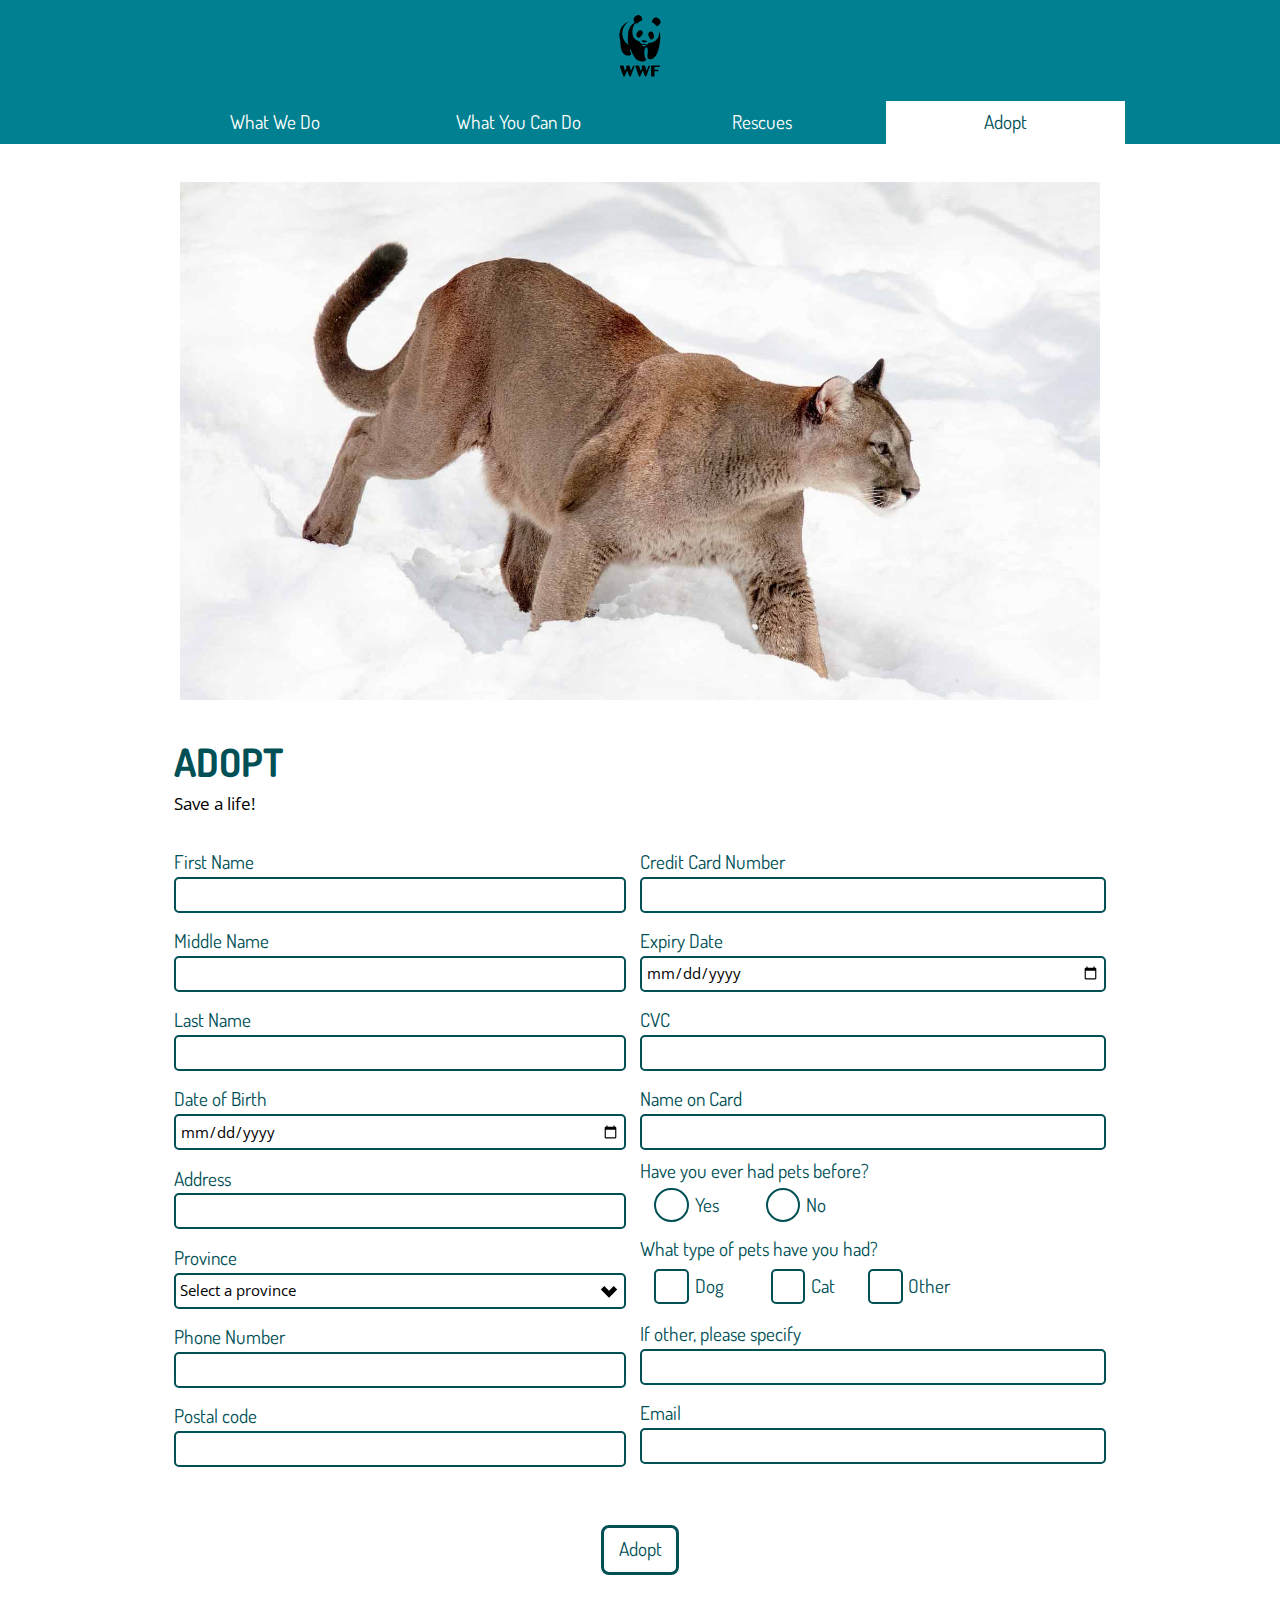
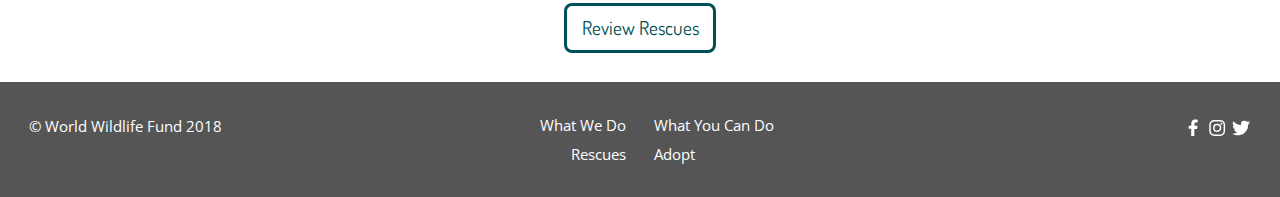
==== commit bc1c2b27: "Fix an issue with the hover state" ====
--- a/adopt.html
+++ b/adopt.html
@@ -40,8 +40,10 @@
   </header>
 
   <main role="main" id="main" tabindex="0">
-    <section class="embed embed-16by9">
-      <img class="embed-item" src="images/puma.jpg" alt="puma">
+    <section class="wrapper cap">
+      <div class="embed embed-16by9">
+        <img class="embed-item" src="images/puma.jpg" alt="puma">
+      </div>
     </section>
     <section class="central-2">
       <div class="gutter-1-2 pad-t-1-2">
@@ -49,10 +51,10 @@
         <p class="milli push-0">Save a life!</p>
       </div>
       <form method="POST" action="https://formspree.io/scha0209@algonquinlive.com">
-        <fieldset class="island-1-2 spacegrid">
+        <fieldset class="island-1-2">
           <legend class="hidden">Adoption Form</legend>
           <div class="grid">
-            <div class=" unit [ xs-1 s-1 m-1-2 ]">
+            <div class="unit [ xs-1 s-1 m-1 l-1-2 ] spacegrid">
               <div class="pad-t-1-2">
                 <label for="firstname">First Name</label>
                 <input class="micro" required id="firstname" name="firstname" type="text">
@@ -101,7 +103,7 @@
                 <input class="push-1-2" id="postal" name="postal">
               </div>
             </div>
-            <div class=" unit [ xs-1 s-1 m-1-2 ]">
+            <div class=" unit [ xs-1 s-1 m-1 l-1-2 ]">
               <div class="pad-t-1-2">
                 <label for="cc">Credit Card Number</label>
                 <input class="micro" id="cc" name="cc" type="number">
@@ -162,12 +164,12 @@
       </form>
       <div>
         <div class="push text-center">
-          <button class="btn btn-light micro" type="submit">Adopt</button>
+          <button aria-label="Adopt one of our rescues." class="btn btn-light" type="submit">Adopt</button>
         </div>
       </div>
     </section>
-    <div class="hidden">
-      <a href="adopt.html"></a>
+    <div class="push text-center">
+      <a class="btn btn-light" href="adopt.html" aria-label="Go back to view the rescues page.">Review Rescues</a>
     </div>
   </main>
 
--- a/css/modules.css
+++ b/css/modules.css
@@ -1,7 +1,7 @@
 /*
  * Modulifier || Code released under the UNLICENSE
  * Code under other copyrights & licenses listed below.
- * https://modulifier.web-dev.tools/#responsive;images;list-group;embed;icons;hidden;forms;buttons;accessibility
+ * https://modulifier.web-dev.tools/#responsive;images;list-group;embed;icons;hidden;positioning;forms;buttons;accessibility
  */
 
 @-moz-viewport { width: device-width; scale: 1; }
@@ -49,10 +49,6 @@
   vertical-align: baseline;
 }
 
-.inline-block, .ib {
-  display: inline-block;
-}
-
 template {
   display: none;
 }
@@ -349,6 +345,263 @@
   -webkit-overflow-scrolling: touch;
 }
 
+.clearfix::after {
+  content: " ";
+  display: block;
+  clear: both;
+}
+
+.left {
+  float: left;
+}
+
+.right {
+  float: right;
+}
+
+.center-text,
+.center-flow {
+  text-align: center;
+}
+
+.center-block {
+  margin-left: auto;
+  margin-right: auto;
+}
+
+.no-auto-margins,
+.not-centered {
+  /* stylelint-disable declaration-no-important */
+  margin-left: 0 !important;
+  margin-right: 0 !important;
+  /* stylelint-enable */
+}
+
+.center-content,
+.center-content-vertical,
+.center-contents,
+.center-contents-vertical {
+  display: -webkit-flex;
+  display: -ms-flexbox;
+  display: flex;
+  -webkit-justify-content: center;
+  -ms-flex-pack: center;
+  justify-content: center;
+  -webkit-align-items: center;
+  -ms-flex-align: center;
+  align-items: center;
+  -webkit-align-content: center;
+  -ms-flex-line-pack: center;
+  align-content: center;
+  -webkit-flex-direction: column wrap;
+  -ms-flex-direction: column wrap;
+  flex-flow: column wrap;
+}
+
+.center-content-start,
+.center-content-vertical-start,
+.center-contents-start,
+.center-contents-vertical-start {
+  display: -webkit-flex;
+  display: -ms-flexbox;
+  display: flex;
+  -webkit-justify-content: center;
+  -ms-flex-pack: center;
+  justify-content: center;
+  -webkit-flex-direction: column wrap;
+  -ms-flex-direction: column wrap;
+  flex-flow: column wrap;
+}
+
+.center-content-horizontal,
+.center-contents-horizontal {
+  display: -webkit-flex;
+  display: -ms-flexbox;
+  display: flex;
+  -webkit-justify-content: center;
+  -ms-flex-pack: center;
+  justify-content: center;
+  -webkit-align-items: center;
+  -ms-flex-align: center;
+  align-items: center;
+  -webkit-align-content: center;
+  -ms-flex-line-pack: center;
+  align-content: center;
+  -webkit-flex-direction: row wrap;
+  -ms-flex-direction: row wrap;
+  flex-flow: row wrap;
+}
+
+.inline {
+  display: inline;
+}
+
+.block {
+  display: block;
+}
+
+.inline-block, .ib {
+  display: inline-block;
+}
+
+.valign-top {
+  vertical-align: top;
+}
+
+.valign-bottom {
+  vertical-align: bottom;
+}
+
+.valign-middle {
+  vertical-align: middle;
+}
+
+.fixed {
+  position: fixed;
+}
+
+.relative {
+  position: relative;
+}
+
+[class*="pin-"],
+.absolute {
+  position: absolute;
+}
+
+.static {
+  position: static;
+}
+
+.zindex-1 {
+  z-index: 1;
+}
+
+.zindex-2 {
+  z-index: 2;
+}
+
+.zindex-3 {
+  z-index: 3;
+}
+
+.zindex-1000 {
+  z-index: 1000;
+}
+
+.pin-top-left,
+.pin-left-top,
+.pin-tl,
+.pin-lt {
+  top: 0;
+  left: 0;
+}
+
+.pin-top-right,
+.pin-right-top,
+.pin-tr,
+.pin-rt {
+  top: 0;
+  right: 0;
+}
+
+.pin-bottom-left,
+.pin-left-bottom,
+.pin-bl,
+.pin-lb {
+  bottom: 0;
+  left: 0;
+}
+
+.pin-bottom-right,
+.pin-right-bottom,
+.pin-br,
+.pin-rb {
+  bottom: 0;
+  right: 0;
+}
+
+.pin-top-center,
+.pin-center-top,
+.pin-tc,
+.pin-ct {
+  left: 50%;
+  top: 0;
+  transform: translateX(-50%);
+}
+
+.pin-bottom-center,
+.pin-center-bottom,
+.pin-bc,
+.pin-cb {
+  bottom: 0;
+  left: 50%;
+  transform: translateX(-50%);
+}
+
+.pin-center-left,
+.pin-left-center,
+.pin-cl,
+.pin-lc {
+  left: 0;
+  top: 50%;
+  transform: translateY(-50%);
+}
+
+.pin-center-right,
+.pin-right-center,
+.pin-cr,
+.pin-rc {
+  right: 0;
+  top: 50%;
+  transform: translateY(-50%);
+}
+
+.pin-center, .pin-c {
+  left: 50%;
+  top: 50%;
+  transform: translate(-50%, -50%);
+}
+
+.width-quarter, .w-1-4 {
+  width: 25%;
+}
+
+.width-half, .w-1-2 {
+  width: 50%;
+}
+
+.width-full, .w-1 {
+  width: 100%;
+}
+
+.height-quarter, .h-1-4 {
+  height: 25%;
+}
+
+.height-half, .h-1-2 {
+  height: 50%;
+}
+
+.height-full, .h-1 {
+  height: 100%;
+}
+
+.height-win-quarter, .h-w-1-4 {
+  height: 25vh;
+  max-height: 46em;
+}
+
+.height-win-half, .h-w-1-2 {
+  height: 50vh;
+  max-height: 46em;
+}
+
+.height-win-full, .h-w-1 {
+  height: 100vh;
+  max-height: 46em;
+}
+
 /* stylelint-disable no-descending-specificity */
 
 /*
@@ -432,22 +685,6 @@
 
   font-weight: bold;
 }
-
-optgroup {
-  font-weight: bold;
-}
-
-::-webkit-input-placeholder {
-  color: inherit;
-  opacity: .54;
-}
-
-::-webkit-file-upload-button {
-  -webkit-appearance: button;
-  font: inherit;
-}
-
-/* End Normalize.css code */
 
 label,
 .label-block {
@@ -754,37 +991,6 @@
   color: #fff;
 }
 
-.btn-ghost,
-.btn--ghost {
-  background-color: transparent;
-  border-color: #333;
-  color: #000;
-}
-
-.btn-ghost:focus,
-.btn-ghost:hover,
-.btn--ghost:focus,
-.btn--ghost:hover {
-  background-color: #e2e2e2;
-  border-color: #000;
-  color: #000;
-}
-
-.btn-link {
-  display: inline;
-  padding: 0;
-  background-color: transparent;
-  border-radius: 0;
-  border: 0;
-  color: inherit;
-}
-
-.btn-link:focus,
-.btn-link:hover {
-  background-color: transparent;
-  color: inherit;
-}
-
 a:hover, a:active {
   outline: none;
 }
--- a/css/main.css
+++ b/css/main.css
@@ -107,8 +107,27 @@
   border-color: #005056;
 }
 
+input,
+select {
+  font-family: "Open Sans", sans-serif;
+}
+
+label:focus,
+input:focus,
+select:focus,
+[type="checkbox"]:focus + label::before,
+[type="radio"]:focus + label::before {
+  background-color: #f9e8ae;
+  outline: none;
+}
+
 .spacegrid div {
   padding-right: .25em;
+}
+
+.cap {
+  max-height: 517px;
+  max-width: 920px;
 }
 
 @media only screen and (min-width: 1em) {
@@ -180,4 +199,9 @@
     padding-right: .75em;
   }
 
-}
+  .cap {
+    margin-top: 2em;
+    margin-bottom: 1em;
+  }
+
+}
